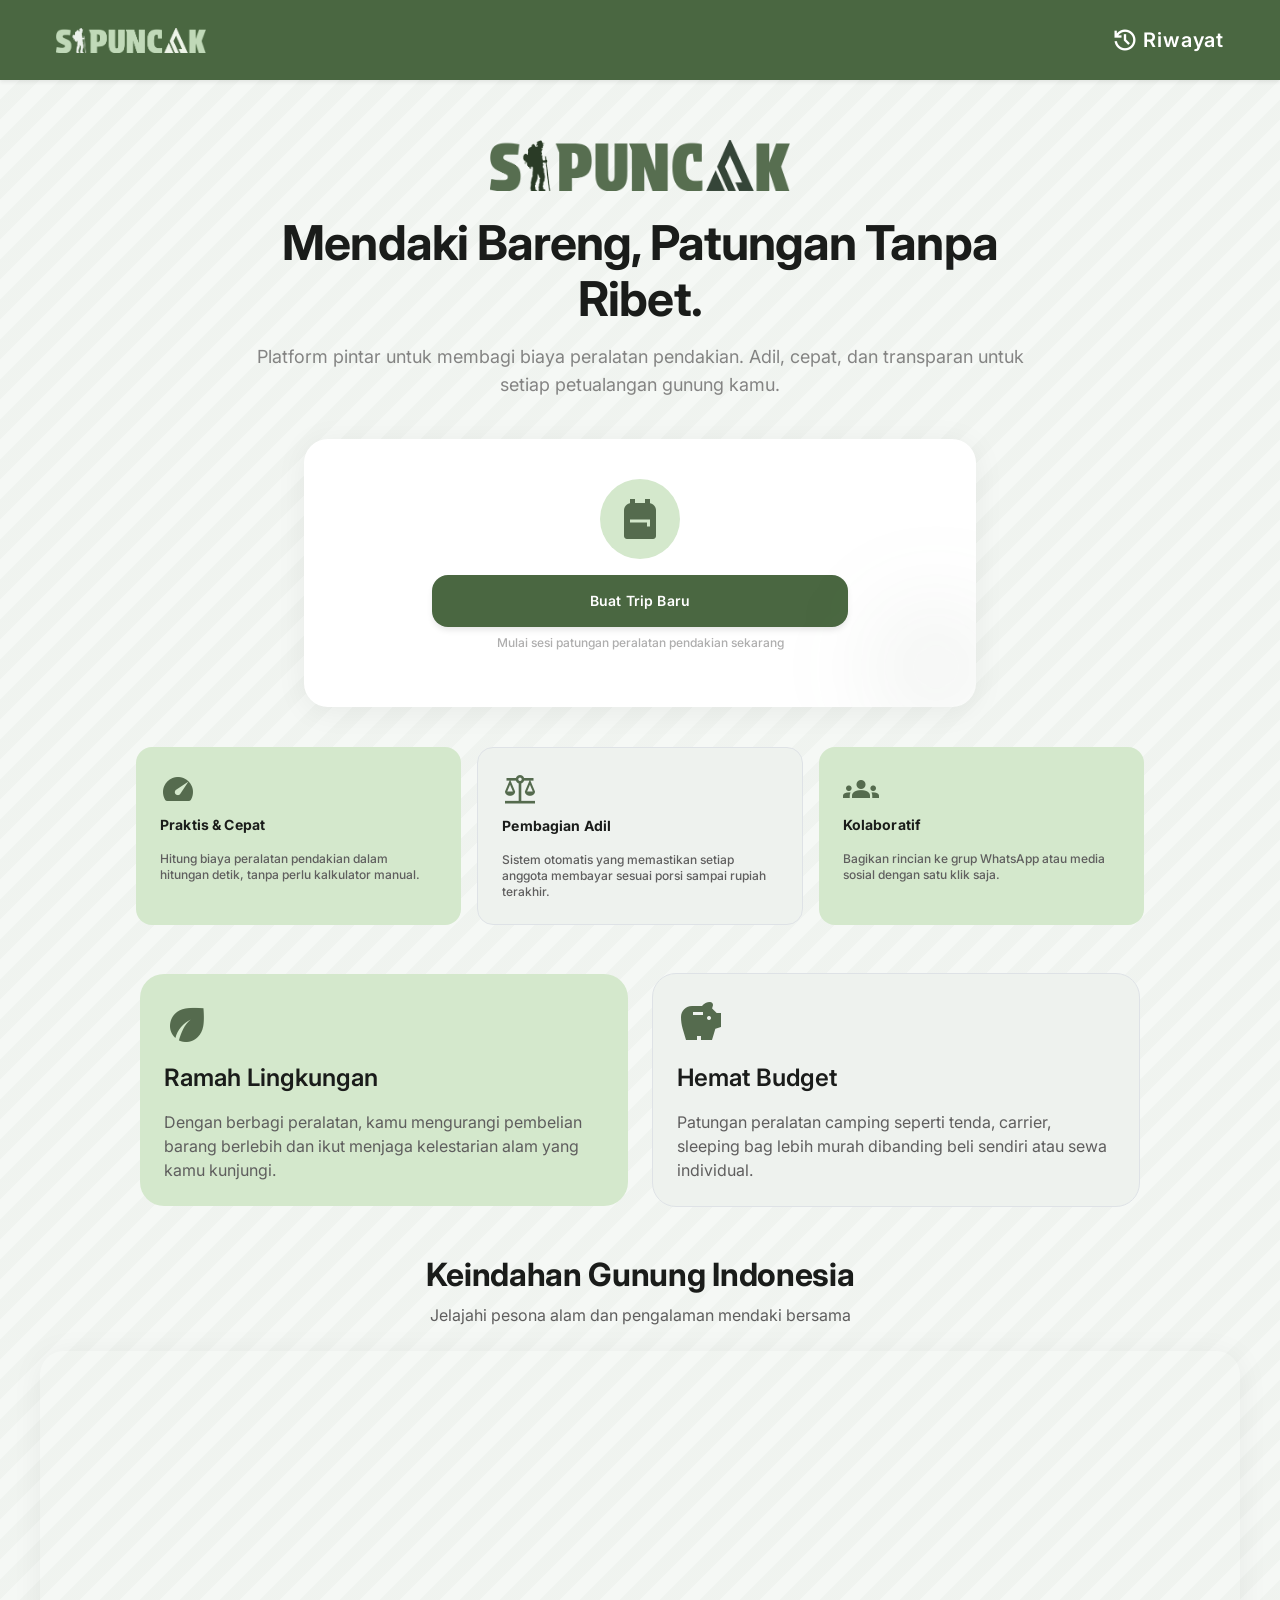
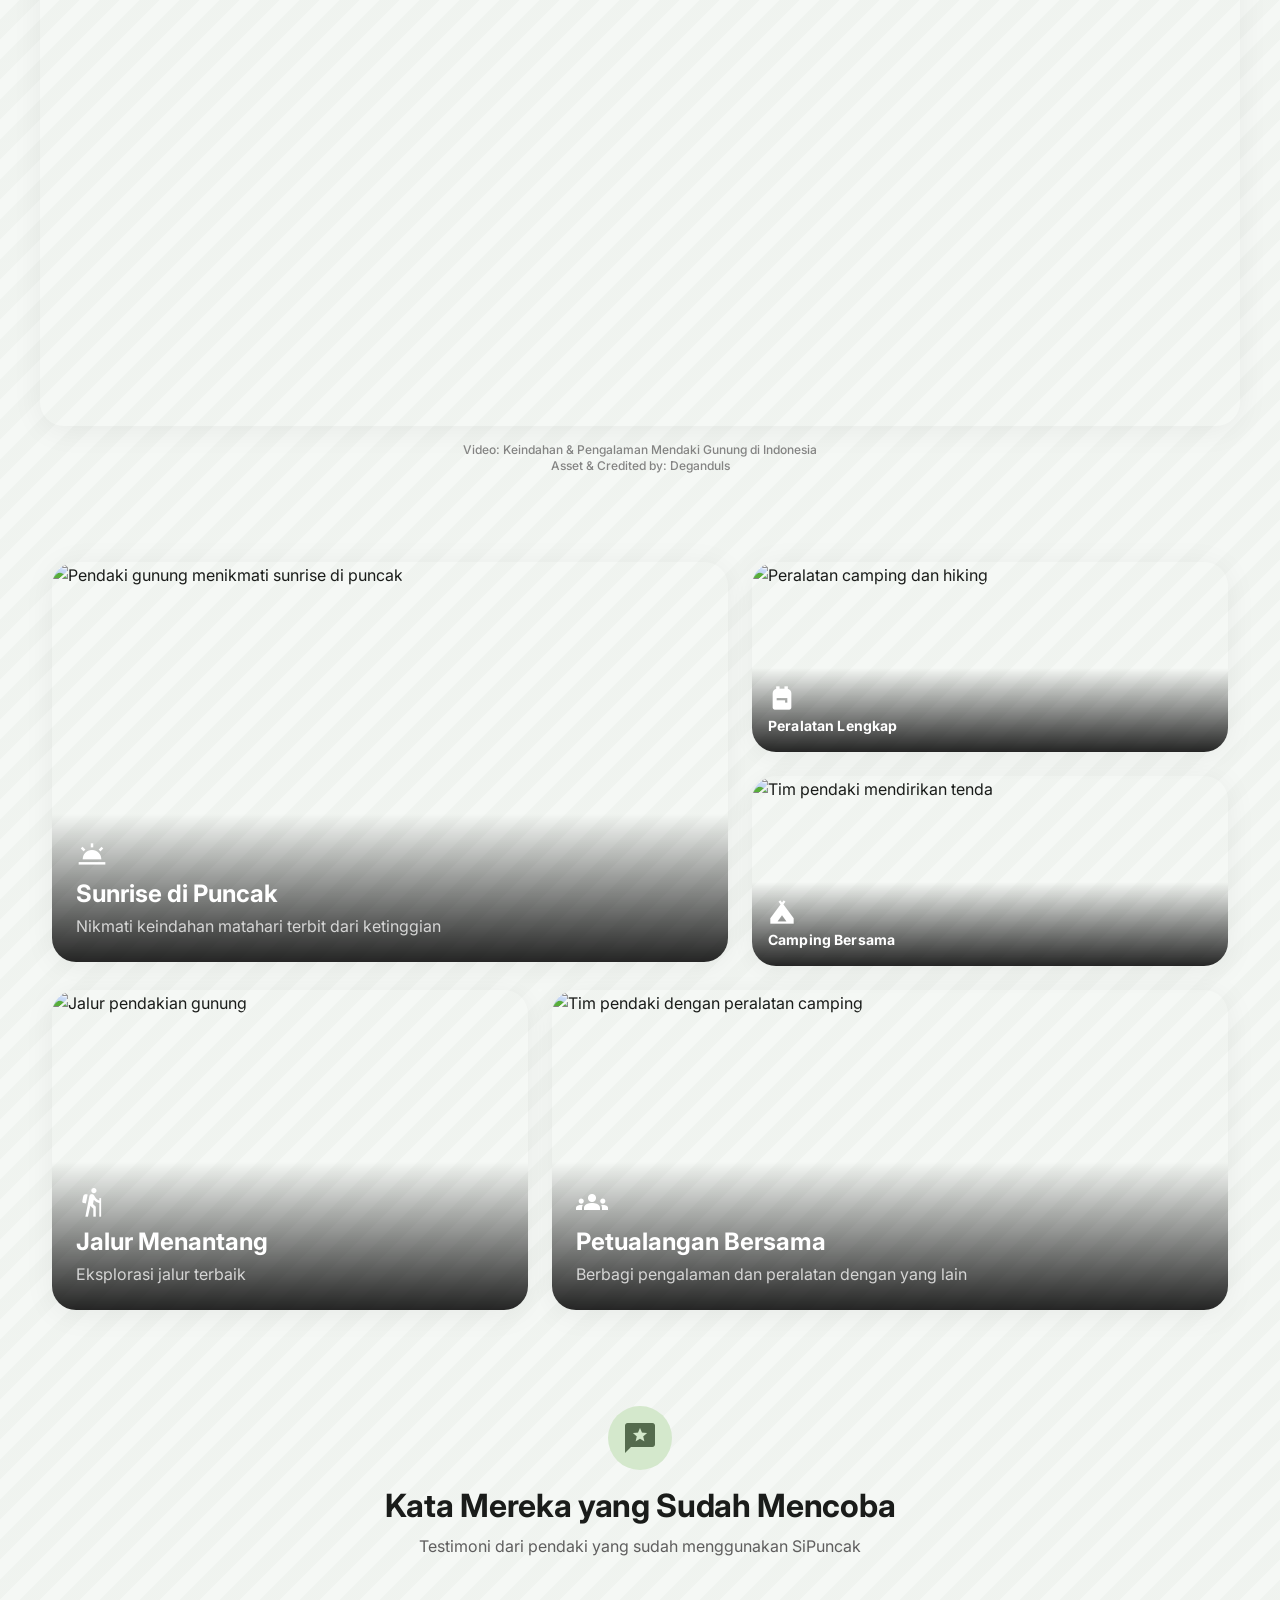
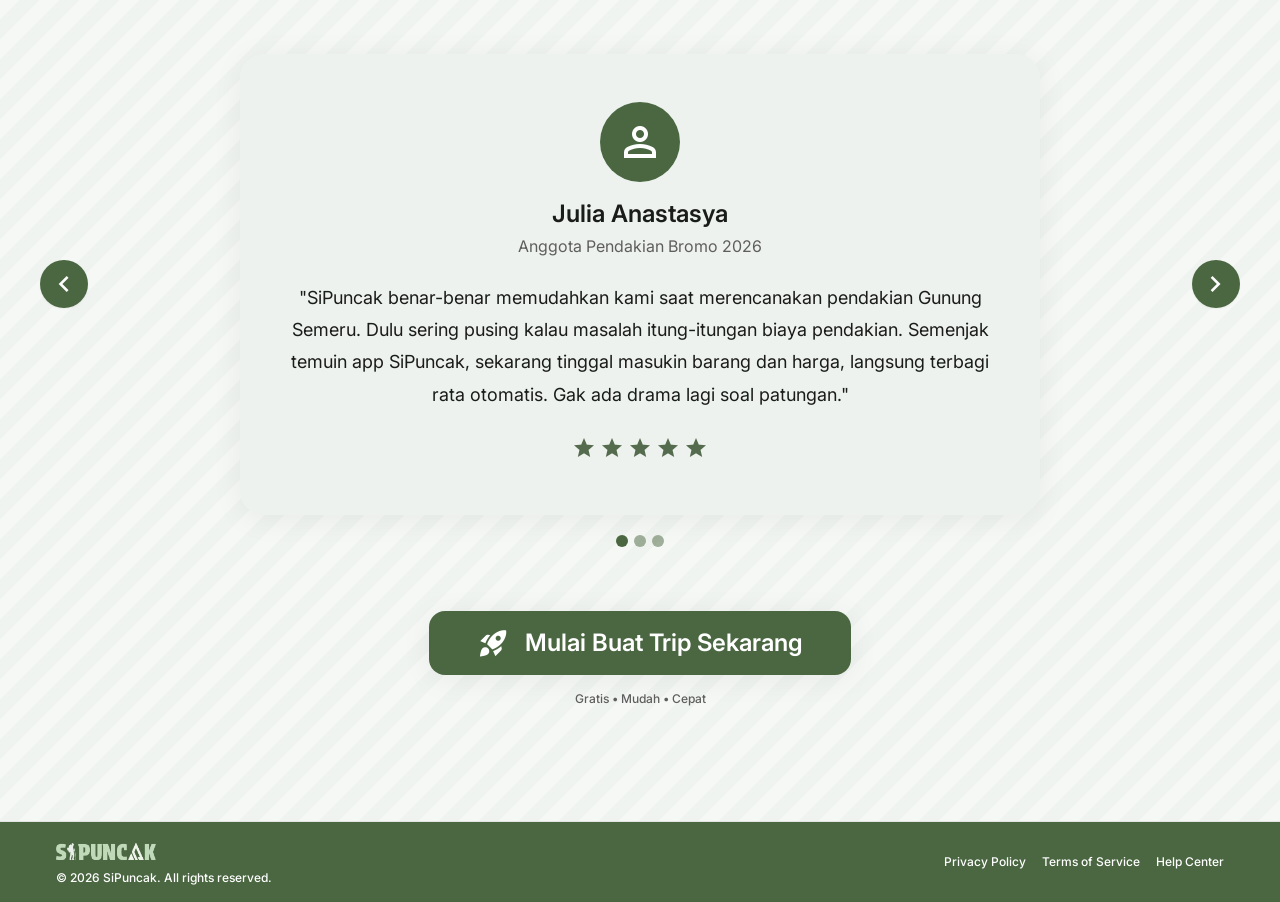
==== index.html @ 9ef0a6d8 "sementara" ====
<!DOCTYPE html>
<html lang="id">

<head>
    <meta charset="utf-8">
    <meta content="width=device-width, initial-scale=1.0" name="viewport">
    <title>SiPuncak - Home</title>
    <link href="https://cdn.jsdelivr.net/npm/bootstrap@5.3.3/dist/css/bootstrap.min.css" rel="stylesheet">
    <link href="https://fonts.googleapis.com/css2?family=Inter:wght@400;500;600;700&display=swap" rel="stylesheet">
    <link href="https://fonts.googleapis.com/css2?family=Material+Symbols+Outlined:wght,FILL@100..700,0..1&display=swap" rel="stylesheet">
    <link href="https://unpkg.com/aos@2.3.1/dist/aos.css" rel="stylesheet">
    <link rel="stylesheet" href="https://cdn.jsdelivr.net/npm/bootstrap-icons@1.13.1/font/bootstrap-icons.min.css">
    <link href="style.css" rel="stylesheet">
</head>

<body class="bg-surface text-on-surface d-flex flex-column min-vh-100 overflow-x-hidden">

    <header class="fixed-top bg-primary-container p-2 px-3 shadow-sm">
        <div class="container-fluid max-w-container mx-auto py-2 px-3" style="height: 64px;">
            <div class="d-flex justify-content-between align-items-center h-100">
                <div class="mt-2 mb-2">
                    <img src="logosipuncak.png" alt="logo SiPuncak" style="width: 150px;">
                </div>
                <nav class="d-flex align-items-center gap-3">
                    <a href="history.html" class="font-label-lg text-on-primary text-decoration-none d-flex align-items-center gap-1 hover-text">
                        <span class="material-symbols-outlined" style="font-size: 28px;">history</span>
                        <span>Riwayat</span>
                    </a>
                </nav>
            </div>
        </div>
    </header>

    <main class="flex-grow-1 d-flex flex-column align-items-center justify-content-center hero-gradient mountain-pattern px-4" style="padding-top: 100px; padding-bottom: 64px;">

        <div class="text-center mb-4" style="max-width: 768px; margin-top: 32px;" data-aos="fade-up" data-aos-duration="1000">
            <div class="mb-3">
                <img class="mt-2 mb-2" style="width: 300px;" src="sipuncak2.png">
            </div>
            <h1 class="font-display-lg text-on-surface mb-3">
                Mendaki Bareng, Patungan Tanpa Ribet.
            </h1>
            <p class="font-body-lg text-secondary-custom opacity-75">
                Platform pintar untuk membagi biaya peralatan pendakian. Adil, cepat, dan transparan untuk setiap petualangan gunung kamu.
            </p>
        </div>

        <div class="w-100 bg-white rounded-custom-lg shadow-custom-lg p-4 position-relative overflow-hidden mx-auto hover-lift" style="max-width: 672px;" data-aos="zoom-in" data-aos-duration="800" data-aos-delay="200">

            <div class="w-100 d-flex flex-column align-items-center justify-content-center p-3" style="max-width: 448px; margin: 0 auto;">
                <div class="mb-3 bg-primary-fixed p-3 rounded-circle text-primary-custom">
                    <span class="material-symbols-outlined" style="font-size: 48px; font-variation-settings: 'FILL' 1;">backpack</span>
                </div>
                <button onclick="window.location.href='createroom.html'" class="btn btn-primary-custom w-100 py-3 px-4 font-label-md rounded-custom shadow-custom-md">
                    Buat Trip Baru
                </button>
                <p class="mt-2 font-label-sm text-secondary-custom opacity-50">Mulai sesi patungan peralatan pendakian sekarang</p>
            </div>

            <div class="position-absolute rounded-circle" style="bottom: -24px; right: -24px; width: 128px; height: 128px; background-color: rgba(85, 107, 78, 0.08); filter: blur(48px);"></div>
        </div>

        <div class="row g-3 w-100 mt-4" style="max-width: 1024px;">
            <div class="col-12 col-md-4" data-aos="fade-right" data-aos-duration="800" data-aos-delay="300">
                <div class="p-4 bg-primary-fixed rounded-custom d-flex flex-column gap-2 hover-lift h-100">
                    <span class="material-symbols-outlined text-primary-custom" style="font-size: 36px; font-variation-settings: 'FILL' 1;">speed</span>
                    <h3 class="font-label-md text-on-surface fw-bold">Praktis & Cepat</h3>
                    <p class="font-label-sm text-secondary-custom mb-0">Hitung biaya peralatan pendakian dalam hitungan detik, tanpa perlu kalkulator manual.</p>
                </div>
            </div>
            <div class="col-12 col-md-4" data-aos="fade-up" data-aos-duration="800" data-aos-delay="400">
                <div class="p-4 bg-surface-container rounded-custom d-flex flex-column gap-2 hover-lift h-100 border">
                    <span class="material-symbols-outlined text-primary-custom" style="font-size: 36px; font-variation-settings: 'FILL' 1;">balance</span>
                    <h3 class="font-label-md text-on-surface fw-bold">Pembagian Adil</h3>
                    <p class="font-label-sm text-secondary-custom mb-0">Sistem otomatis yang memastikan setiap anggota membayar sesuai porsi sampai rupiah terakhir.</p>
                </div>
            </div>
            <div class="col-12 col-md-4" data-aos="fade-left" data-aos-duration="800" data-aos-delay="500">
                <div class="p-4 bg-primary-fixed rounded-custom d-flex flex-column gap-2 hover-lift h-100">
                    <span class="material-symbols-outlined text-primary-custom" style="font-size: 36px; font-variation-settings: 'FILL' 1;">groups</span>
                    <h3 class="font-label-md text-on-surface fw-bold">Kolaboratif</h3>
                    <p class="font-label-sm text-secondary-custom mb-0">Bagikan rincian ke grup WhatsApp atau media sosial dengan satu klik saja.</p>
                </div>
            </div>
        </div>

        <div class="row g-4 w-100 mt-4 align-items-center" style="max-width: 1024px;">
            <div class="col-12 col-md-6" data-aos="fade-right" data-aos-duration="800">
                <div class="p-4 bg-primary-fixed rounded-custom-lg hover-lift">
                    <span class="material-symbols-outlined text-primary-custom mb-3 d-block" style="font-size: 48px; font-variation-settings: 'FILL' 1;">eco</span>
                    <h3 class="font-headline-md text-on-surface mb-3">Ramah Lingkungan</h3>
                    <p class="font-body-md text-secondary-custom mb-0">
                        Dengan berbagi peralatan, kamu mengurangi pembelian barang berlebih dan ikut menjaga kelestarian alam yang kamu kunjungi.
                    </p>
                </div>
            </div>
            <div class="col-12 col-md-6" data-aos="fade-left" data-aos-duration="800">
                <div class="p-4 bg-surface-container rounded-custom-lg hover-lift border">
                    <span class="material-symbols-outlined text-primary-custom mb-3 d-block" style="font-size: 48px; font-variation-settings: 'FILL' 1;">savings</span>
                    <h3 class="font-headline-md text-on-surface mb-3">Hemat Budget</h3>
                    <p class="font-body-md text-secondary-custom mb-0">
                        Patungan peralatan camping seperti tenda, carrier, sleeping bag lebih murah dibanding beli sendiri atau sewa individual.
                    </p>
                </div>
            </div>
        </div>

        <div class="w-100 mt-5 position-relative" style="max-width: 1200px;" data-aos="fade-up" data-aos-duration="1000" data-aos-delay="600">
            <div class="text-center mb-4">
                <h2 class="font-headline-lg text-on-surface mb-2">Keindahan Gunung Indonesia</h2>
                <p class="font-body-md text-secondary-custom">Jelajahi pesona alam dan pengalaman mendaki bersama</p>
            </div>
            <div class="position-relative overflow-hidden rounded-custom-lg shadow-custom-lg" style="aspect-ratio: 16/9;">
                <iframe width="100%" height="100%" src="https://www.youtube.com/embed/379EEoRIbIs" title="YouTube video player" frameborder="0" allow="accelerometer; autoplay; clipboard-write; encrypted-media; gyroscope; picture-in-picture; web-share" referrerpolicy="strict-origin-when-cross-origin" allowfullscreen class="rounded-custom-lg"></iframe>
            </div>
            <p class="text-center font-label-sm text-secondary-custom mt-3 opacity-75">Video: Keindahan & Pengalaman Mendaki Gunung di Indonesia <br> Asset & Credited by: Deganduls</p>
        </div>

        <div class="row g-4 w-100 mt-5" style="max-width: 1200px;" data-aos="fade-up" data-aos-duration="1000">
            <div class="col-12 col-md-7">
                <div class="position-relative overflow-hidden rounded-custom-lg shadow-custom-lg hover-lift" style="height: 400px;">
                    <img alt="Pendaki gunung menikmati sunrise di puncak" class="w-100 h-100 rounded-custom-lg object-fit-cover hover-zoom" src="https://images.unsplash.com/photo-1506905925346-21bda4d32df4?w=1000&h=800&fit=crop&q=80">
                    <div class="position-absolute bottom-0 start-0 w-100 p-4" style="background: linear-gradient(to top, rgba(0,0,0,0.85), transparent);">
                        <span class="material-symbols-outlined text-white mb-2 d-block" style="font-size: 32px; font-variation-settings: 'FILL' 1;">wb_twilight</span>
                        <p class="text-white font-headline-md mb-1 fw-bold">Sunrise di Puncak</p>
                        <p class="text-white font-body-md mb-0 opacity-75">Nikmati keindahan matahari terbit dari ketinggian</p>
                    </div>
                </div>
            </div>
            <div class="col-12 col-md-5">
                <div class="d-flex flex-column gap-4 h-100">
                    <div class="position-relative overflow-hidden rounded-custom-lg shadow-custom-lg hover-lift" style="height: 190px;">
                        <img alt="Peralatan camping dan hiking" class="w-100 h-100 rounded-custom-lg object-fit-cover hover-zoom" src="https://images.unsplash.com/photo-1478131143081-80f7f84ca84d?w=600&h=400&fit=crop&q=80">
                        <div class="position-absolute bottom-0 start-0 w-100 p-3" style="background: linear-gradient(to top, rgba(0,0,0,0.85), transparent);">
                            <span class="material-symbols-outlined text-white mb-1 d-block" style="font-size: 28px; font-variation-settings: 'FILL' 1;">backpack</span>
                            <p class="text-white font-label-md mb-0 fw-bold">Peralatan Lengkap</p>
                        </div>
                    </div>
                    <div class="position-relative overflow-hidden rounded-custom-lg shadow-custom-lg hover-lift" style="height: 190px;">
                        <img alt="Tim pendaki mendirikan tenda" class="w-100 h-100 rounded-custom-lg object-fit-cover hover-zoom" src="https://images.unsplash.com/photo-1504280390367-361c6d9f38f4?w=600&h=400&fit=crop&q=80">
                        <div class="position-absolute bottom-0 start-0 w-100 p-3" style="background: linear-gradient(to top, rgba(0,0,0,0.85), transparent);">
                            <span class="material-symbols-outlined text-white mb-1 d-block" style="font-size: 28px; font-variation-settings: 'FILL' 1;">camping</span>
                            <p class="text-white font-label-md mb-0 fw-bold">Camping Bersama</p>
                        </div>
                    </div>
                </div>
            </div>
            <div class="col-12 col-md-5">
                <div class="position-relative overflow-hidden rounded-custom-lg shadow-custom-lg hover-lift" style="height: 320px;">
                    <img alt="Jalur pendakian gunung" class="w-100 h-100 rounded-custom-lg object-fit-cover hover-zoom" src="https://images.unsplash.com/photo-1519904981063-b0cf448d479e?w=600&h=700&fit=crop&q=80">
                    <div class="position-absolute bottom-0 start-0 w-100 p-4" style="background: linear-gradient(to top, rgba(0,0,0,0.85), transparent);">
                        <span class="material-symbols-outlined text-white mb-2 d-block" style="font-size: 32px; font-variation-settings: 'FILL' 1;">hiking</span>
                        <p class="text-white font-headline-md mb-1 fw-bold">Jalur Menantang</p>
                        <p class="text-white font-body-md mb-0 opacity-75">Eksplorasi jalur terbaik</p>
                    </div>
                </div>
            </div>
            <div class="col-12 col-md-7">
                <div class="position-relative overflow-hidden rounded-custom-lg shadow-custom-lg hover-lift" style="height: 320px;">
                    <img alt="Tim pendaki dengan peralatan camping" class="w-100 h-100 rounded-custom-lg object-fit-cover hover-zoom" src="https://images.unsplash.com/photo-1551632811-561732d1e306?w=1000&h=700&fit=crop&q=80">
                    <div class="position-absolute bottom-0 start-0 w-100 p-4" style="background: linear-gradient(to top, rgba(0,0,0,0.85), transparent);">
                        <span class="material-symbols-outlined text-white mb-2 d-block" style="font-size: 32px; font-variation-settings: 'FILL' 1;">groups</span>
                        <p class="text-white font-headline-md mb-1 fw-bold">Petualangan Bersama</p>
                        <p class="text-white font-body-md mb-0 opacity-75">Berbagi pengalaman dan peralatan dengan yang lain</p>
                    </div>
                </div>
            </div>
        </div>

        

        <div class="w-100 mt-5 py-5" style="max-width: 1200px;" data-aos="fade-up" data-aos-duration="1000">
            <div class="text-center mb-5">
                <div class="d-inline-flex align-items-center justify-content-center bg-primary-fixed rounded-circle mb-3" style="width: 64px; height: 64px;">
                    <span class="material-symbols-outlined text-primary-custom" style="font-size: 36px; font-variation-settings: 'FILL' 1;">reviews</span>
                </div>
                <h2 class="font-headline-lg text-on-surface mb-2">Kata Mereka yang Sudah Mencoba</h2>
                <p class="font-body-md text-secondary-custom">Testimoni dari pendaki yang sudah menggunakan SiPuncak</p>
            </div>

            <div id="testimonialCarousel" class="carousel slide" data-bs-ride="carousel">
                <div class="carousel-indicators">
                    <button type="button" data-bs-target="#testimonialCarousel" data-bs-slide-to="0" class="active" aria-current="true" aria-label="Slide 1"></button>
                    <button type="button" data-bs-target="#testimonialCarousel" data-bs-slide-to="1" aria-label="Slide 2"></button>
                    <button type="button" data-bs-target="#testimonialCarousel" data-bs-slide-to="2" aria-label="Slide 3"></button>
                </div>
                <div class="carousel-inner py-5">
                    <div class="carousel-item active hover-zoom-2">
                        <div class="bg-surface-container rounded-custom-lg shadow-custom-lg p-5 mx-auto" style="max-width: 800px;">
                            <div class="text-center mb-4">
                                <div class="d-inline-flex align-items-center justify-content-center bg-primary-container rounded-circle mb-3" style="width: 80px; height: 80px;">
                                    <span class="material-symbols-outlined text-white" style="font-size: 48px;">person</span>
                                </div>
                                <h4 class="font-headline-md text-on-surface mb-1">Julia Anastasya</h4>
                                <p class="font-body-md text-secondary-custom mb-0">Anggota Pendakian Bromo 2026</p>
                            </div>
                            <div class="text-center">
                                <p class="font-body-lg text-on-surface mb-4" style="line-height: 1.8;">
                                    "SiPuncak benar-benar memudahkan kami saat merencanakan pendakian Gunung Semeru. Dulu sering pusing kalau masalah itung-itungan biaya pendakian. Semenjak temuin app SiPuncak, sekarang tinggal masukin barang dan harga, langsung terbagi rata otomatis. Gak ada drama lagi soal patungan."
                                </p>
                                <div class="d-flex justify-content-center gap-1 mb-2">
                                    <span class="material-symbols-outlined text-primary-custom" style="font-size: 24px; font-variation-settings: 'FILL' 1;">star</span>
                                    <span class="material-symbols-outlined text-primary-custom" style="font-size: 24px; font-variation-settings: 'FILL' 1;">star</span>
                                    <span class="material-symbols-outlined text-primary-custom" style="font-size: 24px; font-variation-settings: 'FILL' 1;">star</span>
                                    <span class="material-symbols-outlined text-primary-custom" style="font-size: 24px; font-variation-settings: 'FILL' 1;">star</span>
                                    <span class="material-symbols-outlined text-primary-custom" style="font-size: 24px; font-variation-settings: 'FILL' 1;">star</span>
                                </div>
                            </div>
                        </div>
                    </div>
                    <div class="carousel-item hover-zoom-2">
                        <div class="bg-surface-container rounded-custom-lg shadow-custom-lg p-5 mx-auto" style="max-width: 800px;">
                            <div class="text-center mb-4">
                                <div class="d-inline-flex align-items-center justify-content-center bg-primary-container rounded-circle mb-3" style="width: 80px; height: 80px;">
                                    <span class="material-symbols-outlined text-white" style="font-size: 48px;">person</span>
                                </div>
                                <h4 class="font-headline-md text-on-surface mb-1">Nurul Aulia</h4>
                                <p class="font-body-md text-secondary-custom mb-0">Anggota Komunitas Pendaki Wanita</p>
                            </div>
                            <div class="text-center">
                                <p class="font-body-lg text-on-surface mb-4" style="line-height: 1.8;">
                                    "Sebagai mahasiswa yang hobi hiking, SiPuncak jadi solusi banget buat patungan peralatan camping sama temen-temen. Pembagian biayanya sangat jelas, jadi semua yang ikut patungan tahu persis mereka bayar untuk apa dan berapa. Best pokonya deh!!!"
                                </p>
                                <div class="d-flex justify-content-center gap-1 mb-2">
                                    <span class="material-symbols-outlined text-primary-custom" style="font-size: 24px; font-variation-settings: 'FILL' 1;">star</span>
                                    <span class="material-symbols-outlined text-primary-custom" style="font-size: 24px; font-variation-settings: 'FILL' 1;">star</span>
                                    <span class="material-symbols-outlined text-primary-custom" style="font-size: 24px; font-variation-settings: 'FILL' 1;">star</span>
                                    <span class="material-symbols-outlined text-primary-custom" style="font-size: 24px; font-variation-settings: 'FILL' 1;">star</span>
                                    <span class="material-symbols-outlined text-primary-custom" style="font-size: 24px; font-variation-settings: 'FILL' 1;">star</span>
                                </div>
                            </div>
                        </div>
                    </div>
                    <div class="carousel-item hover-zoom-2">
                        <div class="bg-surface-container rounded-custom-lg shadow-custom-lg p-5 mx-auto" style="max-width: 800px;">
                            <div class="text-center mb-4">
                                <div class="d-inline-flex align-items-center justify-content-center bg-primary-container rounded-circle mb-3" style="width: 80px; height: 80px;">
                                    <span class="material-symbols-outlined text-white" style="font-size: 48px;">person</span>
                                </div>
                                <h4 class="font-headline-md text-on-surface mb-1">Beni Pratama</h4>
                                <p class="font-body-md text-secondary-custom mb-0">Koordinator Trip Rinjani Adventure</p>
                            </div>
                            <div class="text-center">
                                <p class="font-body-lg text-on-surface mb-4" style="line-height: 1.8;">
                                    "Rincian pembayaran yang bisa langsung dishare ke WhatsApp itu yang bikin aku suka banget! grup aku yang 15 orang jadi lebih gampang koordinasinya. Semua data tersimpan rapi di riwayat, kapan pun bisa dicek lagi. Siapapun yang bikin ini aplikasi, Thank you so much!!"
                                </p>
                                <div class="d-flex justify-content-center gap-1 mb-2">
                                    <span class="material-symbols-outlined text-primary-custom" style="font-size: 24px; font-variation-settings: 'FILL' 1;">star</span>
                                    <span class="material-symbols-outlined text-primary-custom" style="font-size: 24px; font-variation-settings: 'FILL' 1;">star</span>
                                    <span class="material-symbols-outlined text-primary-custom" style="font-size: 24px; font-variation-settings: 'FILL' 1;">star</span>
                                    <span class="material-symbols-outlined text-primary-custom" style="font-size: 24px; font-variation-settings: 'FILL' 1;">star</span>
                                    <span class="material-symbols-outlined text-primary-custom" style="font-size: 24px; font-variation-settings: 'FILL' 1;">star</span>
                                </div>
                            </div>
                        </div>
                    </div>
                </div>
                <button class="carousel-control-prev" type="button" data-bs-target="#testimonialCarousel" data-bs-slide="prev">
                    <div class="bg-primary-container rounded-circle p-2 shadow-custom" style="width: 48px; height: 48px;">
                        <span class="material-symbols-outlined text-white" style="font-size: 32px;">chevron_left</span>
                    </div>
                    <span class="visually-hidden">Previous</span>
                </button>
                <button class="carousel-control-next" type="button" data-bs-target="#testimonialCarousel" data-bs-slide="next">
                    <div class="bg-primary-container rounded-circle p-2 shadow-custom" style="width: 48px; height: 48px;">
                        <span class="material-symbols-outlined text-white" style="font-size: 32px;">chevron_right</span>
                    </div>
                    <span class="visually-hidden">Next</span>
                </button>
            </div>

            <div class="text-center mt-5" data-aos="fade-up" data-aos-duration="800">
                <div class="d-inline-block">
                    <button onclick="window.location.href='createroom.html'" class="btn btn-primary-custom py-3 px-5 rounded-custom font-headline-md shadow-custom-lg d-flex align-items-center gap-3 hover-zoom-2">
                        <span class="material-symbols-outlined" style="font-size: 32px; font-variation-settings: 'FILL' 1;">rocket_launch</span>
                        <span>Mulai Buat Trip Sekarang</span>
                    </button>
                    <p class="font-label-sm text-secondary-custom mt-3 mb-0">Gratis • Mudah • Cepat</p>
                </div>
            </div>
        </div>
    </main>

    <footer class="bg-primary-container border-top border-surface-variant px-3">
        <div class="container-fluid max-w-container mx-auto py-3 px-3">
            <div class="row g-3 align-items-center">
                <div class="col-12 col-md-6 text-center text-md-start">
                    <div class="mb-2">
                        <img src="logosipuncak.png" alt="logo SiPuncak" style="width: 100px;">
                    </div>
                    <p class="font-label-sm text-on-primary mb-0">© 2026 SiPuncak. All rights reserved.</p>
                </div>
                <div class="col-12 col-md-6">
                    <div class="d-flex justify-content-center justify-content-md-end gap-3">
                        <a class="font-label-sm text-on-primary text-decoration-none hover-text" href="#">Privacy Policy</a>
                        <a class="font-label-sm text-on-primary text-decoration-none hover-text" href="#">Terms of Service</a>
                        <a class="font-label-sm text-on-primary text-decoration-none hover-text" href="#">Help Center</a>
                    </div>
                </div>
            </div>
        </div>
    </footer>

    <script src="https://cdn.jsdelivr.net/npm/bootstrap@5.3.3/dist/js/bootstrap.bundle.min.js"></script>
    <script src="https://unpkg.com/aos@2.3.1/dist/aos.js"></script>
    <script>
        AOS.init({
            once: true,
            offset: 100
        });
    </script>

    <script>
        function joinRoom() {
            const code = document.getElementById("roomCode").value.trim();

            if (code === "") {
                alert("Masukkan kode room dulu");
                return;
            }

            let roomData = JSON.parse(localStorage.getItem("roomData"));

            if (!roomData) {
                roomData = {
                    users: []
                };
            }

            roomData.joinCode = code;
            roomData.users.push("Guest");

            localStorage.setItem("roomData", JSON.stringify(roomData));

            window.location.href = "room.html";
        }
    </script>

</body>

</html>
---- style.css ----
:root {
    --color-tertiary-fixed-dim: #c5c6c8;
    --color-inverse-on-surface: #f0f1f1;
    --color-secondary: #5f5e5e;
    --color-surface-dim: #d8e3d8;
    --color-secondary-fixed: #e8ede8;
    --color-primary-container: #4a6741;
    --color-secondary-fixed-dim: #c8cec8;
    --color-on-surface: #1a1c1a;
    --color-on-primary: #ffffff;
    --color-surface-tint: #556b4e;
    --color-tertiary-fixed: #e1e2e4;
    --color-surface-variant: #e2e5e2;
    --color-primary: #556b4e;
    --color-on-background: #1a1c1a;
    --color-on-tertiary-container: #343739;
    --color-error: #ba1a1a;
    --color-secondary-container: #d8e3d8;
    --color-tertiary: #5c5f60;
    --color-background: #f5f8f5;
    --color-outline: #6b7c63;
    --color-on-primary-fixed-variant: #3d5237;
    --color-on-primary-fixed: #1e2b1a;
    --color-on-secondary-container: #4a5447;
    --color-surface-container: #eef2ee;
    --color-on-secondary-fixed: #1c1f1c;
    --color-tertiary-container: #9ea0a2;
    --color-on-tertiary-fixed: #191c1e;
    --color-on-secondary-fixed-variant: #474946;
    --color-on-primary-container: #2d3e28;
    --color-primary-fixed: #d4e8cc;
    --color-outline-variant: #c0d0b8;
    --color-on-surface-variant: #3d4a37;
    --color-on-error-container: #c0000d;
    --color-surface-bright: #f5f8f5;
    --color-error-container: #ffdad6;
    --color-inverse-surface: #2f312f;
    --color-primary-fixed-dim: #b8ccb1;
    --color-on-tertiary-fixed-variant: #444749;
    --color-surface: #f5f8f5;
    --color-inverse-primary: #b8ccb1;
    --color-army-green: #556b4e;
    --color-army-green-dark: #3d5237;
    --color-army-green-light: #6b8462;
    --color-mountain-accent: #8b9d84;
}

body {
    font-family: 'Inter', sans-serif;
    background-color: var(--color-surface);
    color: var(--color-on-surface);
}

.material-symbols-outlined {
    font-variation-settings: 'FILL' 0, 'wght' 400, 'GRAD' 0, 'opsz' 24;
    vertical-align: middle;
}

.bg-surface {
    background-color: var(--color-surface) !important;
}

.bg-surface-container {
    background-color: var(--color-surface-container) !important;
}

.bg-primary-container {
    background-color: var(--color-primary-container) !important;
}

.bg-primary-fixed {
    background-color: var(--color-primary-fixed) !important;
}

.bg-secondary-container {
    background-color: var(--color-secondary-container) !important;
}

.text-primary-custom {
    color: var(--color-primary) !important;
}

.text-on-primary {
    color: var(--color-on-primary) !important;
}

.text-on-primary-container {
    color: var(--color-on-primary-container) !important;
}

.text-secondary-custom {
    color: var(--color-secondary) !important;
}

.text-on-surface {
    color: var(--color-on-surface) !important;
}

.text-tertiary {
    color: var(--color-tertiary) !important;
}

.border-surface-variant {
    border-color: var(--color-surface-variant) !important;
}

.border-outline-variant {
    border-color: var(--color-outline-variant) !important;
}

.form-control:focus,
.form-select:focus {
    border-color: var(--color-primary);
    box-shadow: 0 0 0 0.2rem rgba(153, 71, 0, 0.25);
}

.btn-primary-custom {
    background-color: var(--color-primary-container);
    color: var(--color-on-primary);
    border: none;
}

.btn-primary-custom:hover {
    background-color: var(--color-inverse-primary);
    opacity: 0.9;
}

.btn-primary-custom:active {
    transform: scale(0.98);
}

.outline-danger {
    border: 1px solid var(--color-on-error-container) !important;
    color: var(--color-error) !important; 
    background-color: var(--color-on-primary) !important; 
}

.outline-danger:hover {
    color: var(--color-on-primary) !important;
    background-color: var(--color-on-error-container) !important;
    border: 1px solid var(--color-on-error-container) !important;
}

.rounded-custom {
    border-radius: 1rem !important;
}

.rounded-custom-lg {
    border-radius: 1.5rem !important;
}

.shadow-custom {
    box-shadow: 0 1px 2px rgba(0, 0, 0, 0.05) !important;
}

.shadow-custom:hover {
    background-color: var(--color-army-green) !important;
    color: white !important; 
}

.shadow-custom-2 {
    transition: 0.2s ease;
}

.shadow-custom-2:hover {
    background-color: var(--color-secondary-container) !important;
    color: var(--color-army-green-dark) !important;
    box-shadow: 0 0 10px var(--color-army-green-dark);
}

.shadow-custom-md {
    box-shadow: 0 4px 6px -1px rgba(0, 0, 0, 0.1) !important;
}

.shadow-custom-lg {
    box-shadow: 0px 4px 32px rgba(0, 0, 0, 0.06) !important;
    transition: 0.2s ease;
}

.shadow-custom-lg:hover {
    box-shadow: 0px 8px 40px rgba(0, 0, 0, 0.06) !important;
}

.font-headline-lg {
    font-size: 32px;
    line-height: 40px;
    letter-spacing: -0.01em;
    font-weight: 700;
}

.font-headline-md {
    font-size: 24px;
    line-height: 32px;
    font-weight: 600;
}

.font-body-lg {
    font-size: 18px;
    line-height: 28px;
    font-weight: 400;
}

.font-body-md {
    font-size: 16px;
    line-height: 24px;
    font-weight: 400;
}

.font-label-lg {
    font-size: 20px;
    line-height: 36px;
    letter-spacing: 0.04em;
    font-weight: 600;
}

.font-label-md {
    font-size: 14px;
    line-height: 20px;
    letter-spacing: 0.01em;
    font-weight: 600;
}

.font-label-sm {
    font-size: 12px;
    line-height: 16px;
    font-weight: 500;
}

.font-display-lg {
    font-size: 48px;
    line-height: 56px;
    letter-spacing: -0.02em;
    font-weight: 700;
}

.max-w-container {
    max-width: 1200px;
}

.glass-card {
    background: rgba(255, 255, 255, 0.95);
    backdrop-filter: blur(8px);
}

.hero-gradient {
    background: linear-gradient(135deg, rgba(85, 107, 78, 0.08) 0%, rgba(107, 132, 98, 0.05) 50%, rgba(245, 248, 245, 0) 100%);
}

.mountain-pattern {
    background-image: linear-gradient(135deg, transparent 25%, rgba(85, 107, 78, 0.03) 25%, rgba(85, 107, 78, 0.03) 50%, transparent 50%, transparent 75%, rgba(85, 107, 78, 0.03) 75%);
    background-size: 40px 40px;
}

@keyframes float {
    0%, 100% { transform: translateY(0px); }
    50% { transform: translateY(-20px); }
}

@keyframes slideInRight {
    from {
        opacity: 0;
        transform: translateX(30px);
    }
    to {
        opacity: 1;
        transform: translateX(0);
    }
}

.slide-in-right {
    animation: slideInRight 0.6s ease-out;
}

@keyframes fadeInUp {
    from {
        opacity: 0;
        transform: translateY(20px);
    }
    to {
        opacity: 1;
        transform: translateY(0);
    }
}

.fade-in-up {
    animation: fadeInUp 0.8s ease-out;
}

.hover-text {
    transition: text-shadow 0.2s ease;
}

.hover-text:hover {
    text-shadow: 0 0 8px var(--color-on-primary);
}

.hover-text-2 {
    transition: text-shadow 0.2s ease;
}

.hover-text-2:hover {
    text-shadow: 0 0 2px var(--color-on-primary);
}

.hover-zoom {
    transition: transform 0.3s ease;
}

.hover-zoom:hover {
    transform: scale(1.08);
}

.hover-zoom-2 {
    transition: transform 0.15s ease;
}

.hover-zoom-2:hover {
    transform: scale(1.05);
}

.hover-lift {
    transition: transform 0.3s ease, box-shadow 0.3s ease;
}

.hover-lift:hover {
    transform: translateY(-5px);
    box-shadow: 0 8px 16px rgba(85, 107, 78, 0.15);
}

.cursor-pointer {
    cursor: pointer;
}

.receipt-edge {
    background-image: radial-gradient(circle, transparent, transparent 50%, #ffffff 50%, #ffffff 100%);
    background-size: 20px 20px;
    background-position: bottom left;
    background-repeat: repeat-x;
}

.receipt-dashed-line {
    border-top: 2px dashed #e2e2e2;
}

.active-pill {
    background-color: var(--color-primary-container) !important;
    color: white;
    border: none !important;
}

.no-scrollbar::-webkit-scrollbar {
    display: none;
}

.no-scrollbar {
    -ms-overflow-style: none;
    scrollbar-width: none;
}

.btn-active:active {
    transform: scale(0.95);
    transition: transform 0.15s ease;
}

.card-shadow {
    box-shadow: 0px 1px 2px rgba(0, 0, 0, 0.05);
}

.floating-shadow {
    box-shadow: 0px 4px 6px -1px rgba(0, 0, 0, 0.1);
}

.carousel-control-prev,
.carousel-control-next {
    width: auto;
    opacity: 1;
}

.carousel-control-prev:hover > div,
.carousel-control-next:hover > div {
    background-color: var(--color-primary);
    transform: scale(1.1);
    transition: all 0.3s ease;
}

.carousel-indicators [data-bs-target] {
    width: 12px;
    height: 12px;
    border-radius: 50%;
    background-color: var(--color-primary-container);
    opacity: 0.5;
    border: none;
}

.carousel-indicators .active {
    opacity: 1;
    background-color: var(--color-primary-container);
}

.carousel-item {
    transition: transform 0.6s ease-in-out;
}

.split-toggle-btn {
    display: flex;
    align-items: center;
    justify-content: center;
    gap: 2px;
    background-color: var(--color-surface-container);
    border: 2px solid var(--color-surface-variant);
    border-radius: 999px;
    padding: 4px 6px;
    cursor: pointer;
    transition: all 0.25s ease;
    white-space: nowrap;
    min-width: 72px;
    height: 38px;
    position: relative;
    overflow: hidden;
    user-select: none;
}

.split-toggle-btn .split-icon {
    display: flex;
    align-items: center;
    justify-content: center;
    border-radius: 999px;
    padding: 3px;
    transition: all 0.25s ease;
}

.split-toggle-btn .split-icon-group {
    background-color: var(--color-primary-container);
    color: white;
}

.split-toggle-btn .split-icon-solo {
    background-color: transparent;
    color: var(--color-secondary);
}

.split-toggle-btn.solo-mode .split-icon-group {
    background-color: transparent;
    color: var(--color-secondary);
}

.split-toggle-btn.solo-mode .split-icon-solo {
    background-color: var(--color-secondary-container);
    color: var(--color-army-green-dark);
}

.split-toggle-btn:hover {
    border-color: var(--color-primary);
    box-shadow: 0 0 0 3px rgba(85, 107, 78, 0.12);
}

.split-toggle-btn:active {
    transform: scale(0.96);
}

.badge-rame {
    background-color: var(--color-primary-fixed);
    color: var(--color-army-green-dark);
    border: 1px solid var(--color-outline-variant);
    font-size: 11px;
    padding: 2px 8px;
    border-radius: 999px;
    font-weight: 600;
    letter-spacing: 0.02em;
    display: inline-flex;
    align-items: center;
    gap: 3px;
}

.badge-sendiri {
    background-color: var(--color-secondary-fixed);
    color: var(--color-army-green-dark);
    border: 1px solid var(--color-outline-variant);
    font-size: 11px;
    padding: 2px 8px;
    border-radius: 999px;
    font-weight: 600;
    letter-spacing: 0.02em;
    display: inline-flex;
    align-items: center;
    gap: 3px;
}

.room-input-card {
    display: none;
    flex-direction: column;
    gap: 10px;
    background: white;
    border-radius: 1rem;
    padding: 16px;
}

.room-input-card .input-row {
    display: flex;
    gap: 8px;
    align-items: center;
}

@media (max-width: 575.98px) {
    .font-display-lg {
        font-size: clamp(28px, 8vw, 48px);
        line-height: 1.2;
    }

    .font-headline-lg {
        font-size: clamp(20px, 6vw, 32px);
        line-height: 1.25;
    }

    .font-headline-md {
        font-size: clamp(16px, 5vw, 24px);
        line-height: 1.3;
    }

    .font-body-lg {
        font-size: clamp(14px, 4vw, 18px);
        line-height: 1.6;
    }

    .font-body-md {
        font-size: clamp(13px, 3.5vw, 16px);
        line-height: 1.5;
    }

    .font-label-md {
        font-size: clamp(12px, 3vw, 14px);
    }

    .font-label-sm {
        font-size: clamp(10px, 2.5vw, 12px);
    }

    .room-table-wrapper {
        display: none !important;
    }

    .room-input-card {
        display: flex;
    }

    .item-card-mobile {
        flex-direction: column !important;
        align-items: flex-start !important;
    }

    .item-card-mobile .item-delete-btn {
        align-self: flex-end;
        margin-top: -30px;
    }

    .nota-main {
        padding-left: 12px !important;
        padding-right: 12px !important;
    }

    .room-header-title {
        font-size: clamp(18px, 5vw, 32px) !important;
    }

    .add-member-label {
        display: none;
    }


    .room-aside {
        border-top: 1px solid var(--color-surface-variant);
        border-left: none !important;
    }
}

@media (min-width: 576px) and (max-width: 991.98px) {
    .font-display-lg {
        font-size: clamp(34px, 6vw, 48px);
    }

    .font-headline-lg {
        font-size: clamp(24px, 5vw, 32px);
    }

    .font-headline-md {
        font-size: clamp(18px, 4vw, 24px);
    }

    .room-table-wrapper {
        display: none !important;
    }

    .room-input-card {
        display: flex;
    }

    .room-aside {
        border-top: 1px solid var(--color-surface-variant);
        border-left: none !important;
    }
}

.room-main-layout {
    flex-direction: column !important;
}

@media (min-width: 992px) {
    .room-main-layout {
        flex-direction: row !important;
    }

    .room-table-wrapper {
        display: block !important;
    }

    .room-input-card {
        display: none !important;
    }
}

@media (max-width: 575.98px) {
    .nota-receipt-card {
        margin-left: 0 !important;
        margin-right: 0 !important;
    }
}

@media (max-width: 575.98px) {
    .history-card-row {
        flex-direction: column !important;
        gap: 12px !important;
    }

    .history-card-actions {
        display: flex;
        justify-content: flex-end;
    }
}

@media (max-width: 575.98px) {
    .hero-cta-box {
        padding: 16px !important;
    }

    .feature-grid .col-12 {
        margin-bottom: 0;
    }
}

.min-w-0 {
    min-width: 0;
}

.text-truncate-2 {
    display: -webkit-box;
    -webkit-line-clamp: 2;
    -webkit-box-orient: vertical;
    overflow: hidden;
}

@keyframes itemSlideIn {
    from {
        opacity: 0;
        transform: translateY(-8px);
    }
    to {
        opacity: 1;
        transform: translateY(0);
    }
}

.item-slide-in {
    animation: itemSlideIn 0.3s ease-out;
}
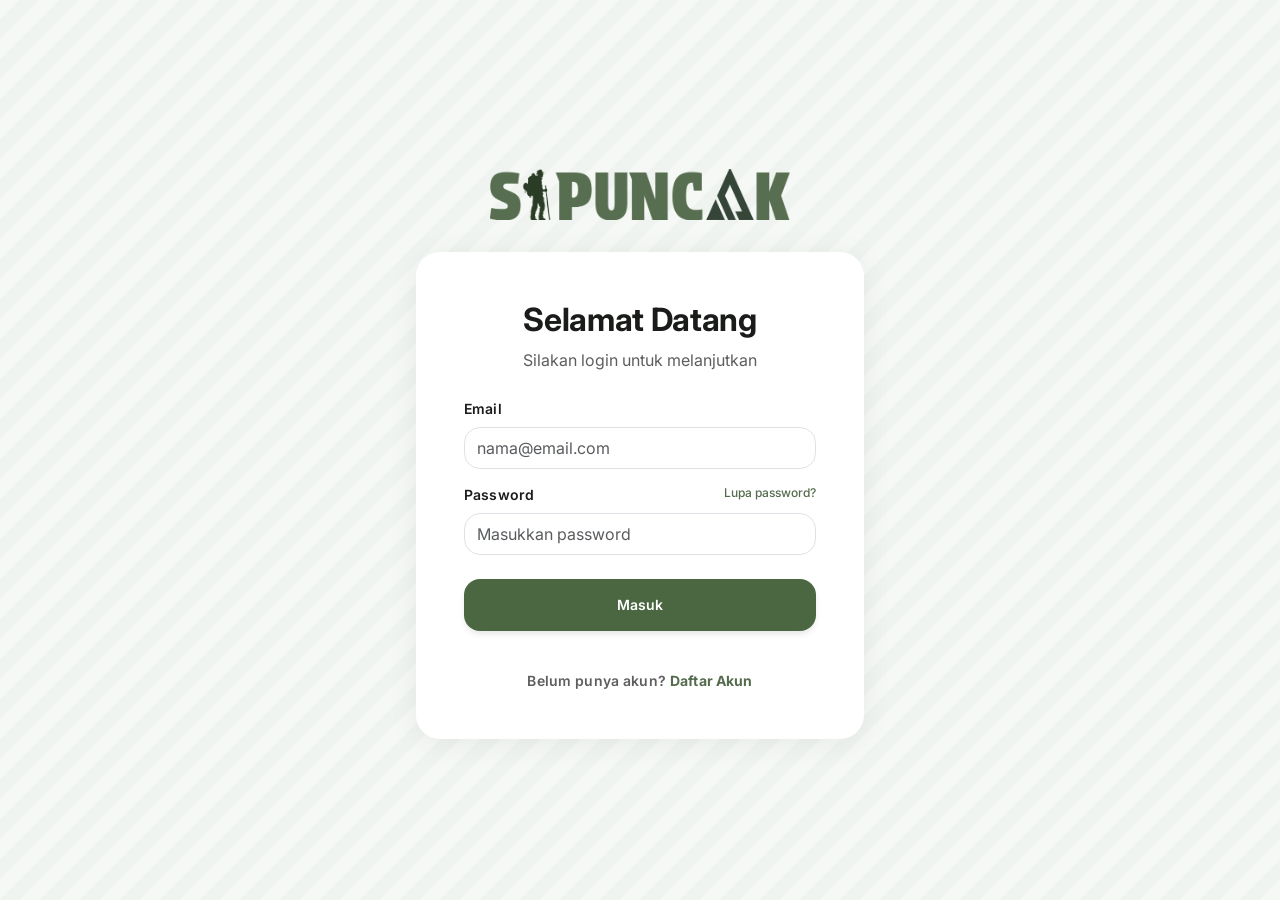
==== commit a1089fbc: "login" ====
--- a/index.html
+++ b/index.html
@@ -11,6 +11,9 @@
     <link href="https://unpkg.com/aos@2.3.1/dist/aos.css" rel="stylesheet">
     <link rel="stylesheet" href="https://cdn.jsdelivr.net/npm/bootstrap-icons@1.13.1/font/bootstrap-icons.min.css">
     <link href="style.css" rel="stylesheet">
+    <script src="auth.js"></script>
+    <script>requireAuth();</script>
+    <script src="custom-alert.js"></script>
 </head>
 
 <body class="bg-surface text-on-surface d-flex flex-column min-vh-100 overflow-x-hidden">
@@ -19,23 +22,27 @@
         <div class="container-fluid max-w-container mx-auto py-2 px-3" style="height: 64px;">
             <div class="d-flex justify-content-between align-items-center h-100">
                 <div class="mt-2 mb-2">
-                    <img src="logosipuncak.png" alt="logo SiPuncak" style="width: 150px;">
+                    <img src="logosipuncak.png" alt="logo SiPuncak" style="width: clamp(110px, 20vw, 150px);">
                 </div>
                 <nav class="d-flex align-items-center gap-3">
                     <a href="history.html" class="font-label-lg text-on-primary text-decoration-none d-flex align-items-center gap-1 hover-text">
                         <span class="material-symbols-outlined" style="font-size: 28px;">history</span>
                         <span>Riwayat</span>
                     </a>
+                    <a href="#" onclick="logoutUser()" class="font-label-lg text-on-primary text-decoration-none d-flex align-items-center gap-1 hover-text">
+                        <span class="material-symbols-outlined" style="font-size: 28px;">logout</span>
+                        <span>Keluar</span>
+                    </a>
                 </nav>
             </div>
         </div>
     </header>
 
-    <main class="flex-grow-1 d-flex flex-column align-items-center justify-content-center hero-gradient mountain-pattern px-4" style="padding-top: 100px; padding-bottom: 64px;">
+    <main class="flex-grow-1 d-flex flex-column align-items-center justify-content-center hero-gradient mountain-pattern px-3 px-md-4" style="padding-top: 100px; padding-bottom: 64px;">
 
         <div class="text-center mb-4" style="max-width: 768px; margin-top: 32px;" data-aos="fade-up" data-aos-duration="1000">
             <div class="mb-3">
-                <img class="mt-2 mb-2" style="width: 300px;" src="sipuncak2.png">
+                <img class="mt-2 mb-2" style="width: clamp(180px, 50vw, 300px);" src="sipuncak2.png">
             </div>
             <h1 class="font-display-lg text-on-surface mb-3">
                 Mendaki Bareng, Patungan Tanpa Ribet.
@@ -45,7 +52,7 @@
             </p>
         </div>
 
-        <div class="w-100 bg-white rounded-custom-lg shadow-custom-lg p-4 position-relative overflow-hidden mx-auto hover-lift" style="max-width: 672px;" data-aos="zoom-in" data-aos-duration="800" data-aos-delay="200">
+        <div class="w-100 bg-white rounded-custom-lg shadow-custom-lg p-3 p-md-4 position-relative overflow-hidden mx-auto hover-lift hero-cta-box" style="max-width: 672px;" data-aos="zoom-in" data-aos-duration="800" data-aos-delay="200">
 
             <div class="w-100 d-flex flex-column align-items-center justify-content-center p-3" style="max-width: 448px; margin: 0 auto;">
                 <div class="mb-3 bg-primary-fixed p-3 rounded-circle text-primary-custom">
@@ -60,7 +67,7 @@
             <div class="position-absolute rounded-circle" style="bottom: -24px; right: -24px; width: 128px; height: 128px; background-color: rgba(85, 107, 78, 0.08); filter: blur(48px);"></div>
         </div>
 
-        <div class="row g-3 w-100 mt-4" style="max-width: 1024px;">
+        <div class="row g-3 w-100 mt-3 mt-md-4 feature-grid" style="max-width: 1024px;">
             <div class="col-12 col-md-4" data-aos="fade-right" data-aos-duration="800" data-aos-delay="300">
                 <div class="p-4 bg-primary-fixed rounded-custom d-flex flex-column gap-2 hover-lift h-100">
                     <span class="material-symbols-outlined text-primary-custom" style="font-size: 36px; font-variation-settings: 'FILL' 1;">speed</span>
@@ -184,8 +191,8 @@
                     <button type="button" data-bs-target="#testimonialCarousel" data-bs-slide-to="1" aria-label="Slide 2"></button>
                     <button type="button" data-bs-target="#testimonialCarousel" data-bs-slide-to="2" aria-label="Slide 3"></button>
                 </div>
-                <div class="carousel-inner py-5">
-                    <div class="carousel-item active hover-zoom-2">
+                <div class="carousel-inner">
+                    <div class="carousel-item active">
                         <div class="bg-surface-container rounded-custom-lg shadow-custom-lg p-5 mx-auto" style="max-width: 800px;">
                             <div class="text-center mb-4">
                                 <div class="d-inline-flex align-items-center justify-content-center bg-primary-container rounded-circle mb-3" style="width: 80px; height: 80px;">
@@ -196,7 +203,7 @@
                             </div>
                             <div class="text-center">
                                 <p class="font-body-lg text-on-surface mb-4" style="line-height: 1.8;">
-                                    "SiPuncak benar-benar memudahkan kami saat merencanakan pendakian Gunung Semeru. Dulu sering pusing kalau masalah itung-itungan biaya pendakian. Semenjak temuin app SiPuncak, sekarang tinggal masukin barang dan harga, langsung terbagi rata otomatis. Gak ada drama lagi soal patungan."
+                                    "SiPuncak benar-benar memudahkan kami saat merencanakan pendakian Gunung Semeru. Dulu sering pusing kalau masalah itung-itungan biaya pendakian. Semenjak teman saya suruh coba SiPuncak, eh sekarang tinggal masukin barang dan harga, langsung terbagi rata otomatis. Gak ada drama lagi soal biaya patungan."
                                 </p>
                                 <div class="d-flex justify-content-center gap-1 mb-2">
                                     <span class="material-symbols-outlined text-primary-custom" style="font-size: 24px; font-variation-settings: 'FILL' 1;">star</span>
@@ -208,7 +215,7 @@
                             </div>
                         </div>
                     </div>
-                    <div class="carousel-item hover-zoom-2">
+                    <div class="carousel-item">
                         <div class="bg-surface-container rounded-custom-lg shadow-custom-lg p-5 mx-auto" style="max-width: 800px;">
                             <div class="text-center mb-4">
                                 <div class="d-inline-flex align-items-center justify-content-center bg-primary-container rounded-circle mb-3" style="width: 80px; height: 80px;">
@@ -231,7 +238,7 @@
                             </div>
                         </div>
                     </div>
-                    <div class="carousel-item hover-zoom-2">
+                    <div class="carousel-item">
                         <div class="bg-surface-container rounded-custom-lg shadow-custom-lg p-5 mx-auto" style="max-width: 800px;">
                             <div class="text-center mb-4">
                                 <div class="d-inline-flex align-items-center justify-content-center bg-primary-container rounded-circle mb-3" style="width: 80px; height: 80px;">
@@ -315,7 +322,7 @@
             const code = document.getElementById("roomCode").value.trim();
 
             if (code === "") {
-                alert("Masukkan kode room dulu");
+                CustomAlert.show({ message: "Masukkan kode room dulu", icon: "warning" });
                 return;
             }
 
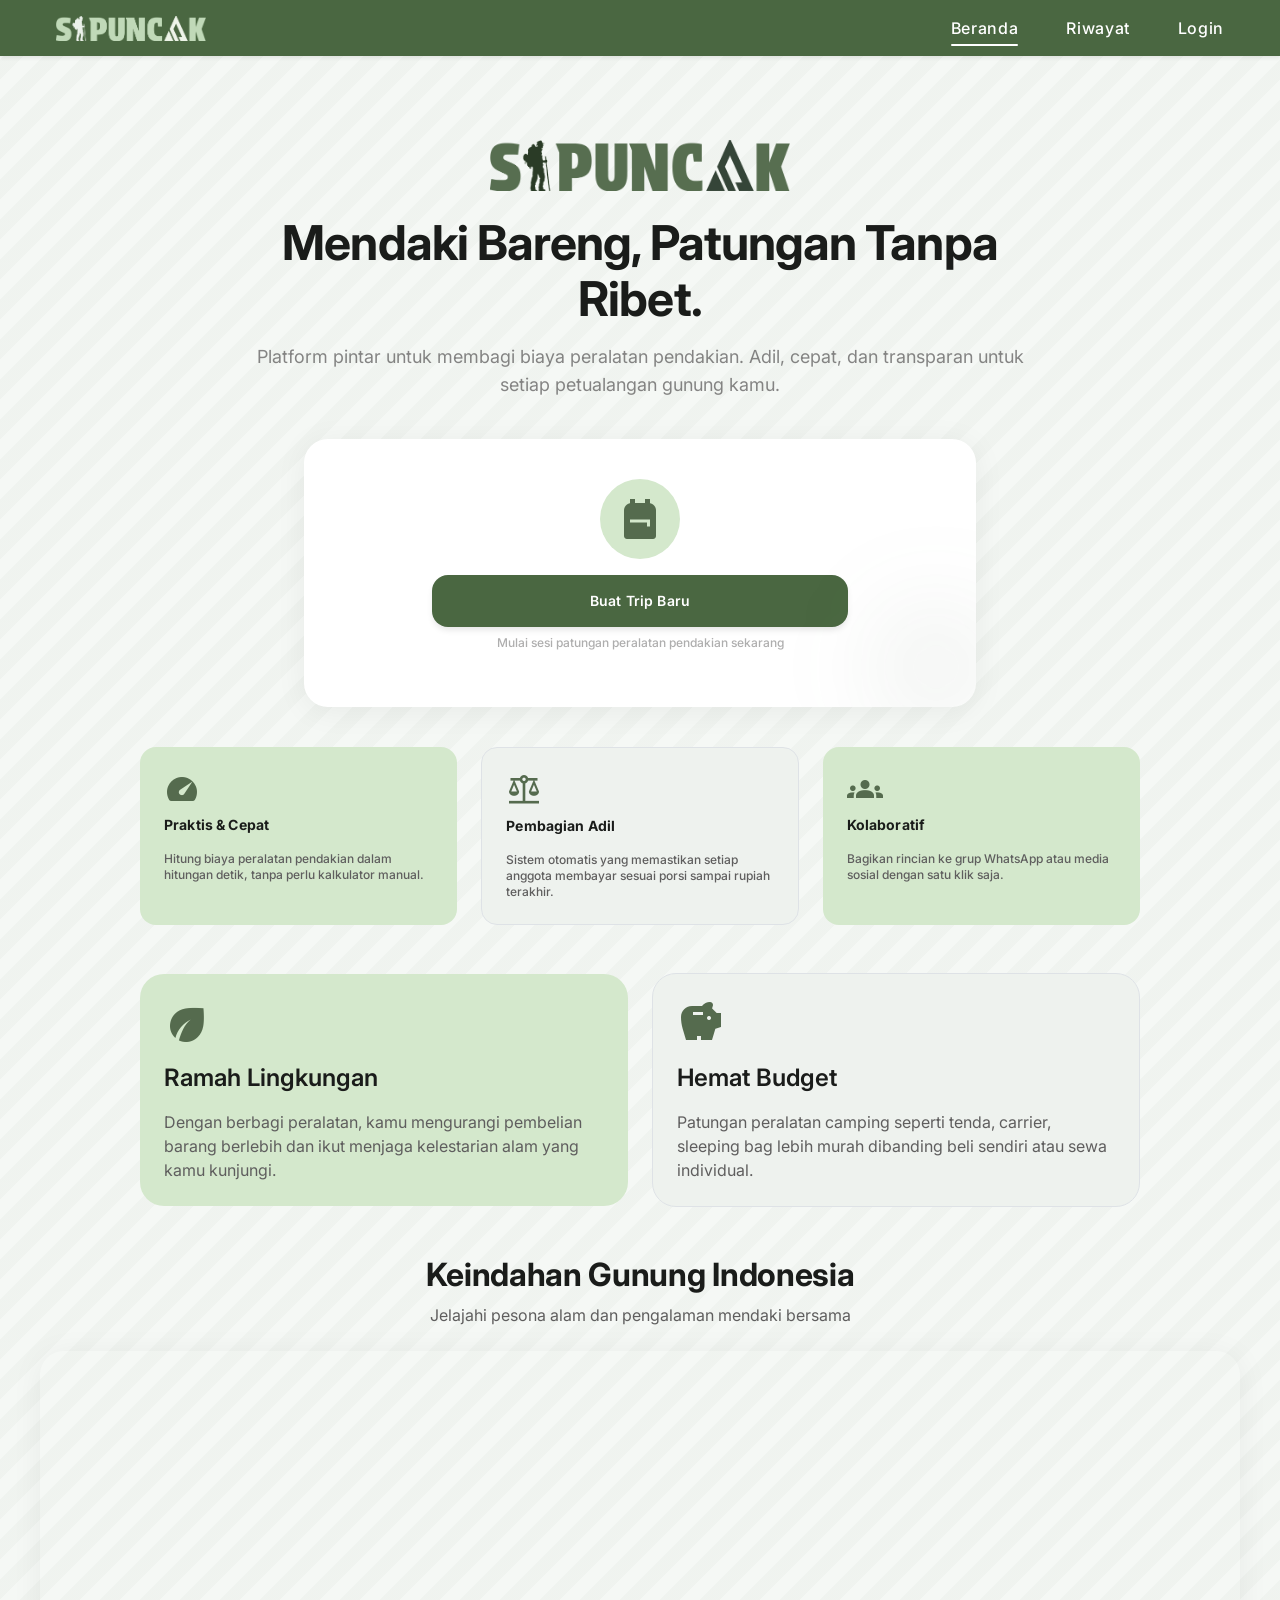
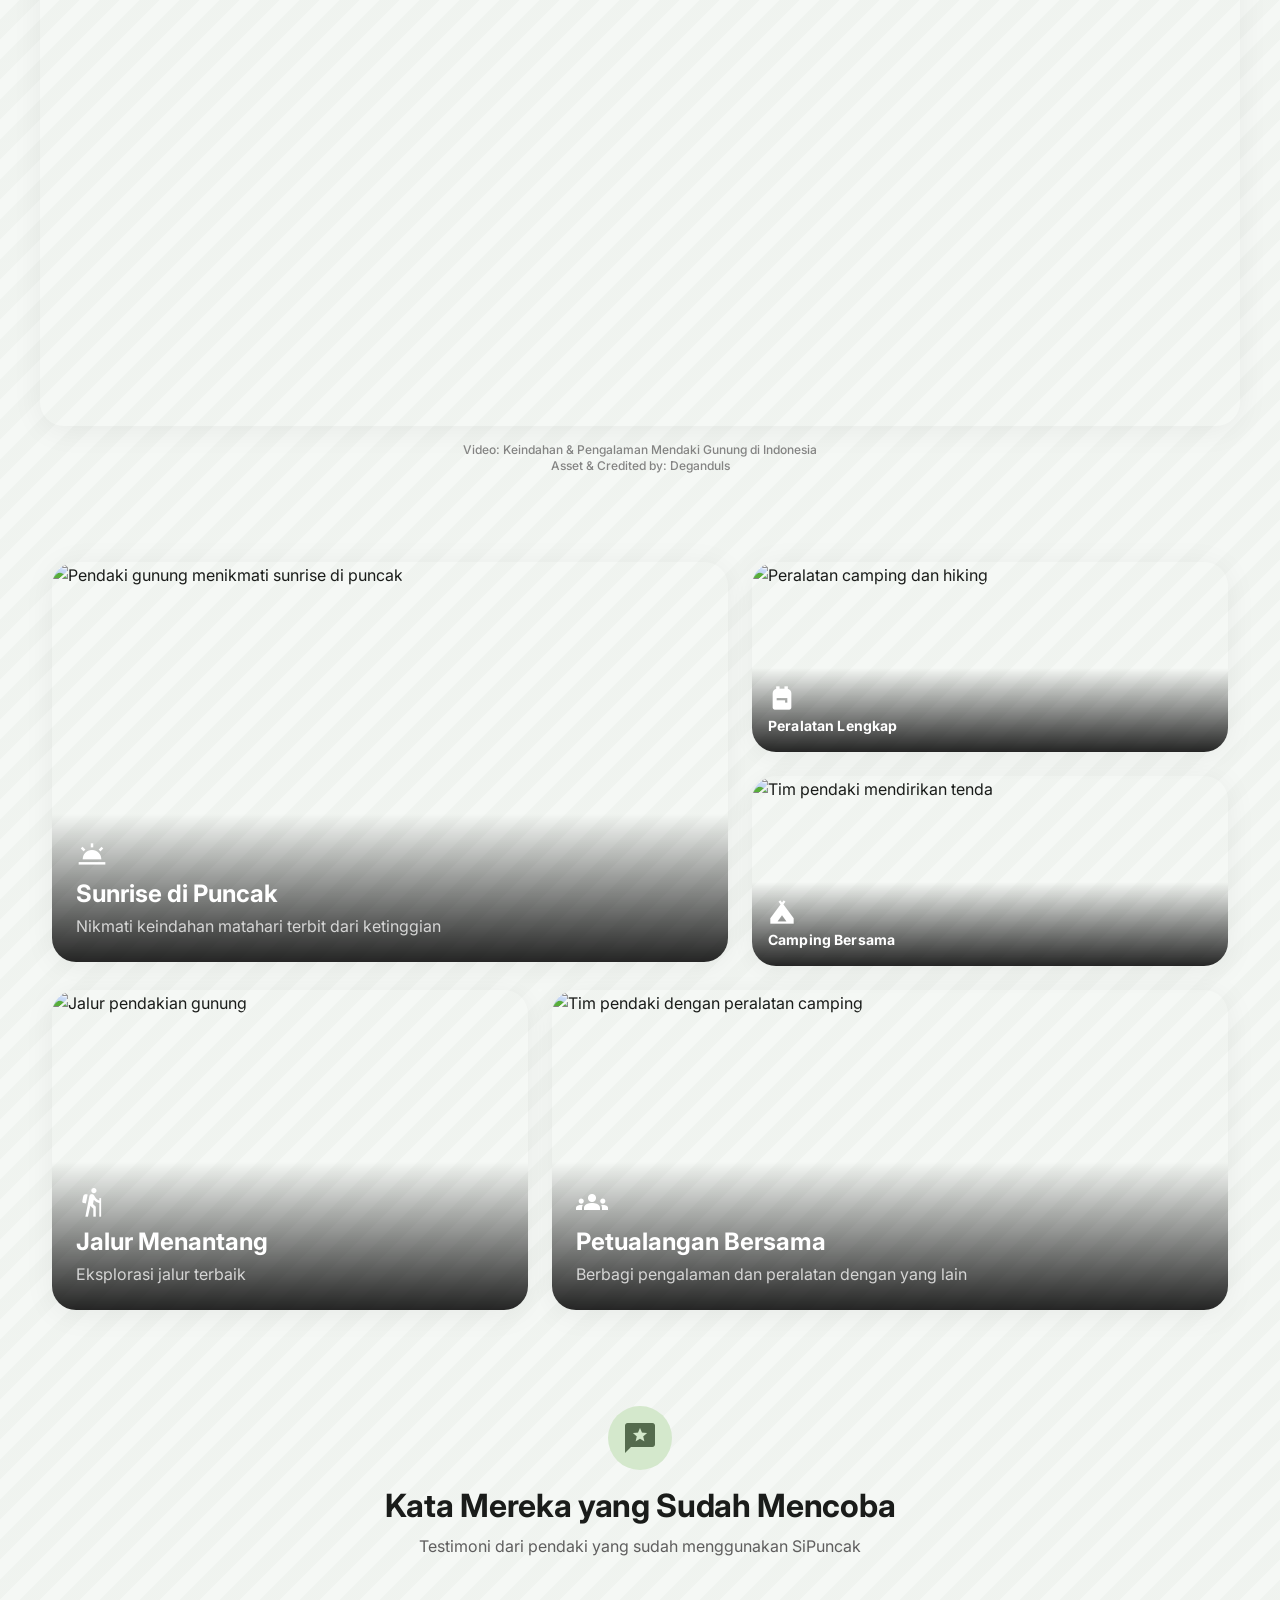
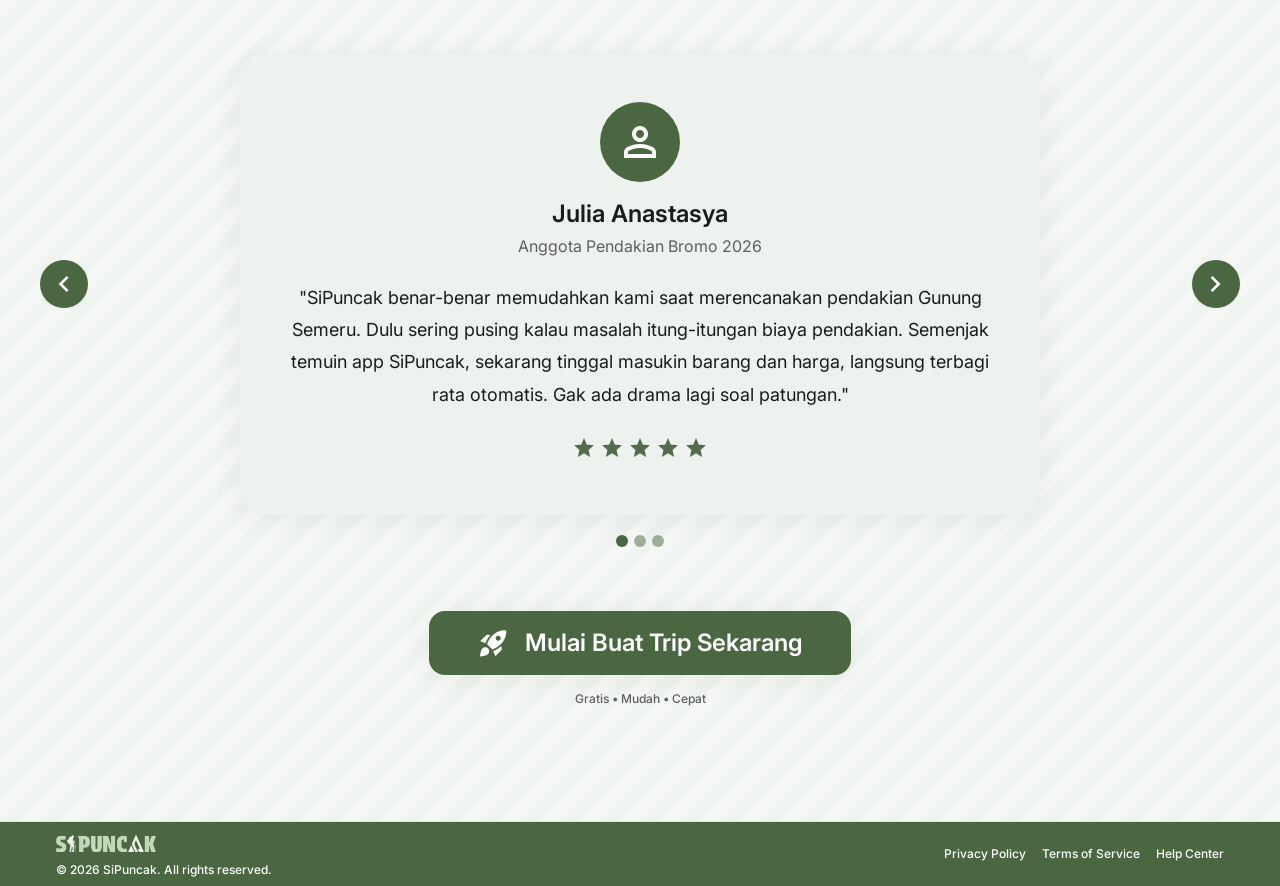
==== commit 6e29a5f8: "revisi 5" ====
--- a/index.html
+++ b/index.html
@@ -11,34 +11,52 @@
     <link href="https://unpkg.com/aos@2.3.1/dist/aos.css" rel="stylesheet">
     <link rel="stylesheet" href="https://cdn.jsdelivr.net/npm/bootstrap-icons@1.13.1/font/bootstrap-icons.min.css">
     <link href="style.css" rel="stylesheet">
+    <link rel="icon" type="image/png" href="sipuncak2_icon.png">
     <script src="auth.js"></script>
-    <script>requireAuth();</script>
     <script src="custom-alert.js"></script>
 </head>
 
-<body class="bg-surface text-on-surface d-flex flex-column min-vh-100 overflow-x-hidden">
+<body class="bg-surface text-on-surface d-flex flex-column min-vh-100">
 
     <header class="fixed-top bg-primary-container p-2 px-3 shadow-sm">
-        <div class="container-fluid max-w-container mx-auto py-2 px-3" style="height: 64px;">
+        <div class="container-fluid max-w-container mx-auto py-2 px-3" style="height: 40px;">
             <div class="d-flex justify-content-between align-items-center h-100">
-                <div class="mt-2 mb-2">
-                    <img src="logosipuncak.png" alt="logo SiPuncak" style="width: clamp(110px, 20vw, 150px);">
-                </div>
-                <nav class="d-flex align-items-center gap-3">
-                    <a href="history.html" class="font-label-lg text-on-primary text-decoration-none d-flex align-items-center gap-1 hover-text">
-                        <span class="material-symbols-outlined" style="font-size: 28px;">history</span>
+                <div class="mt-1 mb-1">
+                    <img src="logosipuncak.png" alt="logo SiPuncak" style="width: 150px;">
+                </div>
+                <nav class="desktop-nav d-flex align-items-center gap-5">
+                    <a class="active font-label-lg text-on-primary text-decoration-none d-flex align-items-center gap-1" href="index.html">
+                        <span>Beranda</span>
+                    </a>
+                    <a href="history.html" class="font-label-lg text-on-primary text-decoration-none d-flex align-items-center">
                         <span>Riwayat</span>
                     </a>
-                    <a href="#" onclick="logoutUser()" class="font-label-lg text-on-primary text-decoration-none d-flex align-items-center gap-1 hover-text">
-                        <span class="material-symbols-outlined" style="font-size: 28px;">logout</span>
-                        <span>Keluar</span>
+                    <a href="#" onclick="handleAuthNavigation()" id="authNavLink" class="font-label-lg text-on-primary text-decoration-none d-flex align-items-center">
+                        <span id="authNavText">Login</span>
                     </a>
                 </nav>
+                <div class="mobile-nav d-none">
+                    <button class="navbar-toggler" type="button" data-bs-toggle="dropdown" aria-expanded="false">
+                        <span class="material-symbols-outlined">menu</span>
+                    </button>
+                    <ul class="dropdown-menu dropdown-menu-end bg-primary-container border-0 shadow-lg mt-2">
+                        <li><a class="dropdown-item text-on-primary font-label-md py-2 active" href="index.html">
+                            <span class="material-symbols-outlined me-2" style="font-size: 20px; vertical-align: middle;">home</span>Beranda
+                        </a></li>
+                        <li><a class="dropdown-item text-on-primary font-label-md py-2" href="history.html">
+                            <span class="material-symbols-outlined me-2" style="font-size: 20px; vertical-align: middle;">history</span>Riwayat
+                        </a></li>
+                        <li><hr class="dropdown-divider border-on-primary opacity-25"></li>
+                        <li><a class="dropdown-item text-on-primary font-label-md py-2" href="#" onclick="handleAuthNavigation()" id="authNavLinkMobile">
+                            <span class="material-symbols-outlined me-2" id="authNavIconMobile" style="font-size: 20px; vertical-align: middle;">login</span><span id="authNavTextMobile">Login</span>
+                        </a></li>
+                    </ul>
+                </div>
             </div>
         </div>
     </header>
 
-    <main class="flex-grow-1 d-flex flex-column align-items-center justify-content-center hero-gradient mountain-pattern px-3 px-md-4" style="padding-top: 100px; padding-bottom: 64px;">
+    <main class="flex-grow-1 d-flex flex-column align-items-center justify-content-center hero-gradient mountain-pattern px-3 px-md-4" style="padding-top: 100px; padding-bottom: 64px; width: 100%;">
 
         <div class="text-center mb-4" style="max-width: 768px; margin-top: 32px;" data-aos="fade-up" data-aos-duration="1000">
             <div class="mb-3">
@@ -58,13 +76,13 @@
                 <div class="mb-3 bg-primary-fixed p-3 rounded-circle text-primary-custom">
                     <span class="material-symbols-outlined" style="font-size: 48px; font-variation-settings: 'FILL' 1;">backpack</span>
                 </div>
-                <button onclick="window.location.href='createroom.html'" class="btn btn-primary-custom w-100 py-3 px-4 font-label-md rounded-custom shadow-custom-md">
+                <button onclick="handleCreateRoom()" class="btn btn-primary-custom w-100 py-3 px-4 font-label-md rounded-custom shadow-custom-md">
                     Buat Trip Baru
                 </button>
                 <p class="mt-2 font-label-sm text-secondary-custom opacity-50">Mulai sesi patungan peralatan pendakian sekarang</p>
             </div>
 
-            <div class="position-absolute rounded-circle" style="bottom: -24px; right: -24px; width: 128px; height: 128px; background-color: rgba(85, 107, 78, 0.08); filter: blur(48px);"></div>
+            <div class="position-absolute rounded-circle" style="bottom: -24px; right: -24px; width: 128px; height: 128px; background-color: rgba(85, 107, 78, 0.08); filter: blur(48px); pointer-events: none;"></div>
         </div>
 
         <div class="row g-3 w-100 mt-3 mt-md-4 feature-grid" style="max-width: 1024px;">
@@ -191,8 +209,8 @@
                     <button type="button" data-bs-target="#testimonialCarousel" data-bs-slide-to="1" aria-label="Slide 2"></button>
                     <button type="button" data-bs-target="#testimonialCarousel" data-bs-slide-to="2" aria-label="Slide 3"></button>
                 </div>
-                <div class="carousel-inner">
-                    <div class="carousel-item active">
+                <div class="carousel-inner py-5">
+                    <div class="carousel-item active hover-zoom-2">
                         <div class="bg-surface-container rounded-custom-lg shadow-custom-lg p-5 mx-auto" style="max-width: 800px;">
                             <div class="text-center mb-4">
                                 <div class="d-inline-flex align-items-center justify-content-center bg-primary-container rounded-circle mb-3" style="width: 80px; height: 80px;">
@@ -203,7 +221,7 @@
                             </div>
                             <div class="text-center">
                                 <p class="font-body-lg text-on-surface mb-4" style="line-height: 1.8;">
-                                    "SiPuncak benar-benar memudahkan kami saat merencanakan pendakian Gunung Semeru. Dulu sering pusing kalau masalah itung-itungan biaya pendakian. Semenjak teman saya suruh coba SiPuncak, eh sekarang tinggal masukin barang dan harga, langsung terbagi rata otomatis. Gak ada drama lagi soal biaya patungan."
+                                    "SiPuncak benar-benar memudahkan kami saat merencanakan pendakian Gunung Semeru. Dulu sering pusing kalau masalah itung-itungan biaya pendakian. Semenjak temuin app SiPuncak, sekarang tinggal masukin barang dan harga, langsung terbagi rata otomatis. Gak ada drama lagi soal patungan."
                                 </p>
                                 <div class="d-flex justify-content-center gap-1 mb-2">
                                     <span class="material-symbols-outlined text-primary-custom" style="font-size: 24px; font-variation-settings: 'FILL' 1;">star</span>
@@ -215,7 +233,7 @@
                             </div>
                         </div>
                     </div>
-                    <div class="carousel-item">
+                    <div class="carousel-item hover-zoom-2">
                         <div class="bg-surface-container rounded-custom-lg shadow-custom-lg p-5 mx-auto" style="max-width: 800px;">
                             <div class="text-center mb-4">
                                 <div class="d-inline-flex align-items-center justify-content-center bg-primary-container rounded-circle mb-3" style="width: 80px; height: 80px;">
@@ -238,7 +256,7 @@
                             </div>
                         </div>
                     </div>
-                    <div class="carousel-item">
+                    <div class="carousel-item hover-zoom-2">
                         <div class="bg-surface-container rounded-custom-lg shadow-custom-lg p-5 mx-auto" style="max-width: 800px;">
                             <div class="text-center mb-4">
                                 <div class="d-inline-flex align-items-center justify-content-center bg-primary-container rounded-circle mb-3" style="width: 80px; height: 80px;">
@@ -278,7 +296,7 @@
 
             <div class="text-center mt-5" data-aos="fade-up" data-aos-duration="800">
                 <div class="d-inline-block">
-                    <button onclick="window.location.href='createroom.html'" class="btn btn-primary-custom py-3 px-5 rounded-custom font-headline-md shadow-custom-lg d-flex align-items-center gap-3 hover-zoom-2">
+                    <button onclick="handleCreateRoom()" class="btn btn-primary-custom py-3 px-5 rounded-custom font-headline-md shadow-custom-lg d-flex align-items-center gap-3 hover-zoom-2">
                         <span class="material-symbols-outlined" style="font-size: 32px; font-variation-settings: 'FILL' 1;">rocket_launch</span>
                         <span>Mulai Buat Trip Sekarang</span>
                     </button>
@@ -289,8 +307,8 @@
     </main>
 
     <footer class="bg-primary-container border-top border-surface-variant px-3">
-        <div class="container-fluid max-w-container mx-auto py-3 px-3">
-            <div class="row g-3 align-items-center">
+        <div class="container-fluid max-w-container mx-auto py-2 px-3">
+            <div class="row g-2 align-items-center">
                 <div class="col-12 col-md-6 text-center text-md-start">
                     <div class="mb-2">
                         <img src="logosipuncak.png" alt="logo SiPuncak" style="width: 100px;">
@@ -318,6 +336,55 @@
     </script>
 
     <script>
+        // Update navigation based on login status
+        function updateNavigation() {
+            const isLoggedIn = isUserLoggedIn();
+            const authNavText = document.getElementById('authNavText');
+            const authNavTextMobile = document.getElementById('authNavTextMobile');
+            const authNavIconMobile = document.getElementById('authNavIconMobile');
+            
+            if (isLoggedIn) {
+                authNavText.textContent = 'Keluar';
+                authNavTextMobile.textContent = 'Keluar';
+                authNavIconMobile.textContent = 'logout';
+            } else {
+                authNavText.textContent = 'Login';
+                authNavTextMobile.textContent = 'Login';
+                authNavIconMobile.textContent = 'login';
+            }
+        }
+
+        // Handle auth navigation click
+        function handleAuthNavigation() {
+            if (isUserLoggedIn()) {
+                logoutUser();
+            } else {
+                window.location.href = 'login.html';
+            }
+        }
+
+        // Handle create room button click
+        async function handleCreateRoom() {
+            if (!isUserLoggedIn()) {
+                await CustomAlert.show({
+                    message: 'Anda harus login terlebih dahulu untuk membuat trip baru',
+                    icon: 'lock',
+                    confirmText: 'Login Sekarang',
+                    showCancel: true,
+                    iconColor: '#556b4e'
+                }).then((result) => {
+                    if (result) {
+                        window.location.href = 'login.html';
+                    }
+                });
+            } else {
+                window.location.href = 'createroom.html';
+            }
+        }
+
+        // Update navigation on page load
+        document.addEventListener('DOMContentLoaded', updateNavigation);
+
         function joinRoom() {
             const code = document.getElementById("roomCode").value.trim();
 
--- a/style.css
+++ b/style.css
@@ -49,6 +49,17 @@
     font-family: 'Inter', sans-serif;
     background-color: var(--color-surface);
     color: var(--color-on-surface);
+    overflow-x: hidden;
+    max-width: 100vw;
+}
+
+html {
+    overflow-x: hidden;
+    max-width: 100vw;
+}
+
+* {
+    box-sizing: border-box;
 }
 
 .material-symbols-outlined {
@@ -207,10 +218,10 @@
 }
 
 .font-label-lg {
-    font-size: 20px;
+    font-size: 16px;
     line-height: 36px;
     letter-spacing: 0.04em;
-    font-weight: 600;
+    font-weight: 500;
 }
 
 .font-label-md {
@@ -242,6 +253,17 @@
     backdrop-filter: blur(8px);
 }
 
+/* Prevent horizontal overflow */
+.row {
+    --bs-gutter-x: 1.5rem;
+}
+
+@media (max-width: 575.98px) {
+    .row {
+        --bs-gutter-x: 1rem;
+    }
+}
+
 .hero-gradient {
     background: linear-gradient(135deg, rgba(85, 107, 78, 0.08) 0%, rgba(107, 132, 98, 0.05) 50%, rgba(245, 248, 245, 0) 100%);
 }
@@ -364,6 +386,80 @@
 
 .card-shadow {
     box-shadow: 0px 1px 2px rgba(0, 0, 0, 0.05);
+}
+
+nav a {
+    position: relative;
+    transition: color 0.3s ease;
+}
+
+nav a::after {
+    content: '';
+    position: absolute;
+    border-radius: 100px;
+    bottom: 0;
+    left: 0;
+    width: 0;
+    height: 2px;
+    background-color: var(--color-on-primary);
+    transition: width 0.3s ease;
+}
+
+nav a:hover::after {
+    width: 100%;
+}
+
+nav a.active::after {
+    width: 100%;
+}
+
+.navbar-toggler {
+    border: none;
+    padding: 0;
+    width: 40px;
+    height: 40px;
+    display: flex;
+    align-items: center;
+    justify-content: center;
+    background-color: transparent;
+}
+
+.navbar-toggler:focus {
+    box-shadow: none;
+}
+
+.navbar-toggler .material-symbols-outlined {
+    color: var(--color-on-primary);
+    font-size: 32px;
+}
+
+.dropdown-menu .dropdown-item {
+    transition: all 0.2s ease;
+    border-radius: 8px;
+    margin: 2px 8px;
+}
+
+.dropdown-menu .dropdown-item:hover {
+    background-color: rgba(255, 255, 255, 0.15);
+    padding-left: 20px;
+}
+
+.dropdown-menu .dropdown-item.active {
+    background-color: rgba(255, 255, 255, 0.2);
+    font-weight: 600;
+    position: relative;
+}
+
+.dropdown-menu .dropdown-item.active::before {
+    content: '';
+    position: absolute;
+    left: 8px;
+    top: 50%;
+    transform: translateY(-50%);
+    width: 3px;
+    height: 60%;
+    background-color: var(--color-on-primary);
+    border-radius: 2px;
 }
 
 .floating-shadow {
@@ -566,11 +662,60 @@
         display: none;
     }
 
-
     .room-aside {
         border-top: 1px solid var(--color-surface-variant);
         border-left: none !important;
     }
+
+    .desktop-nav {
+        display: none !important;
+    }
+
+    .mobile-nav {
+        display: block !important;
+    }
+
+    header .container-fluid {
+        height: 40px !important;
+    }
+
+    body, html {
+        overflow-x: hidden !important;
+        max-width: 100vw !important;
+        width: 100vw !important;
+    }
+
+    .container-fluid, .row {
+        max-width: 100vw !important;
+        overflow-x: hidden !important;
+    }
+
+    main {
+        max-width: 100vw !important;
+        width: 100vw !important;
+        overflow-x: hidden !important;
+    }
+
+    .row {
+        margin-left: 0 !important;
+        margin-right: 0 !important;
+        --bs-gutter-x: 0.75rem !important;
+    }
+
+    .col-12, .col-md-4, .col-md-5, .col-md-6, .col-md-7 {
+        padding-left: 0.5rem !important;
+        padding-right: 0.5rem !important;
+    }
+
+    header {
+        width: 100vw !important;
+        max-width: 100vw !important;
+    }
+
+    img, iframe {
+        max-width: 100% !important;
+        height: 100% !important;
+    }
 }
 
 @media (min-width: 576px) and (max-width: 991.98px) {
@@ -597,6 +742,28 @@
     .room-aside {
         border-top: 1px solid var(--color-surface-variant);
         border-left: none !important;
+    }
+
+    .desktop-nav {
+        display: none !important;
+    }
+
+    .mobile-nav {
+        display: block !important;
+    }
+
+    header .container-fluid {
+        height: 40px !important;
+    }
+}
+
+@media (min-width: 992px) {
+    .desktop-nav {
+        display: flex !important;
+    }
+
+    .mobile-nav {
+        display: none !important;
     }
 }
 
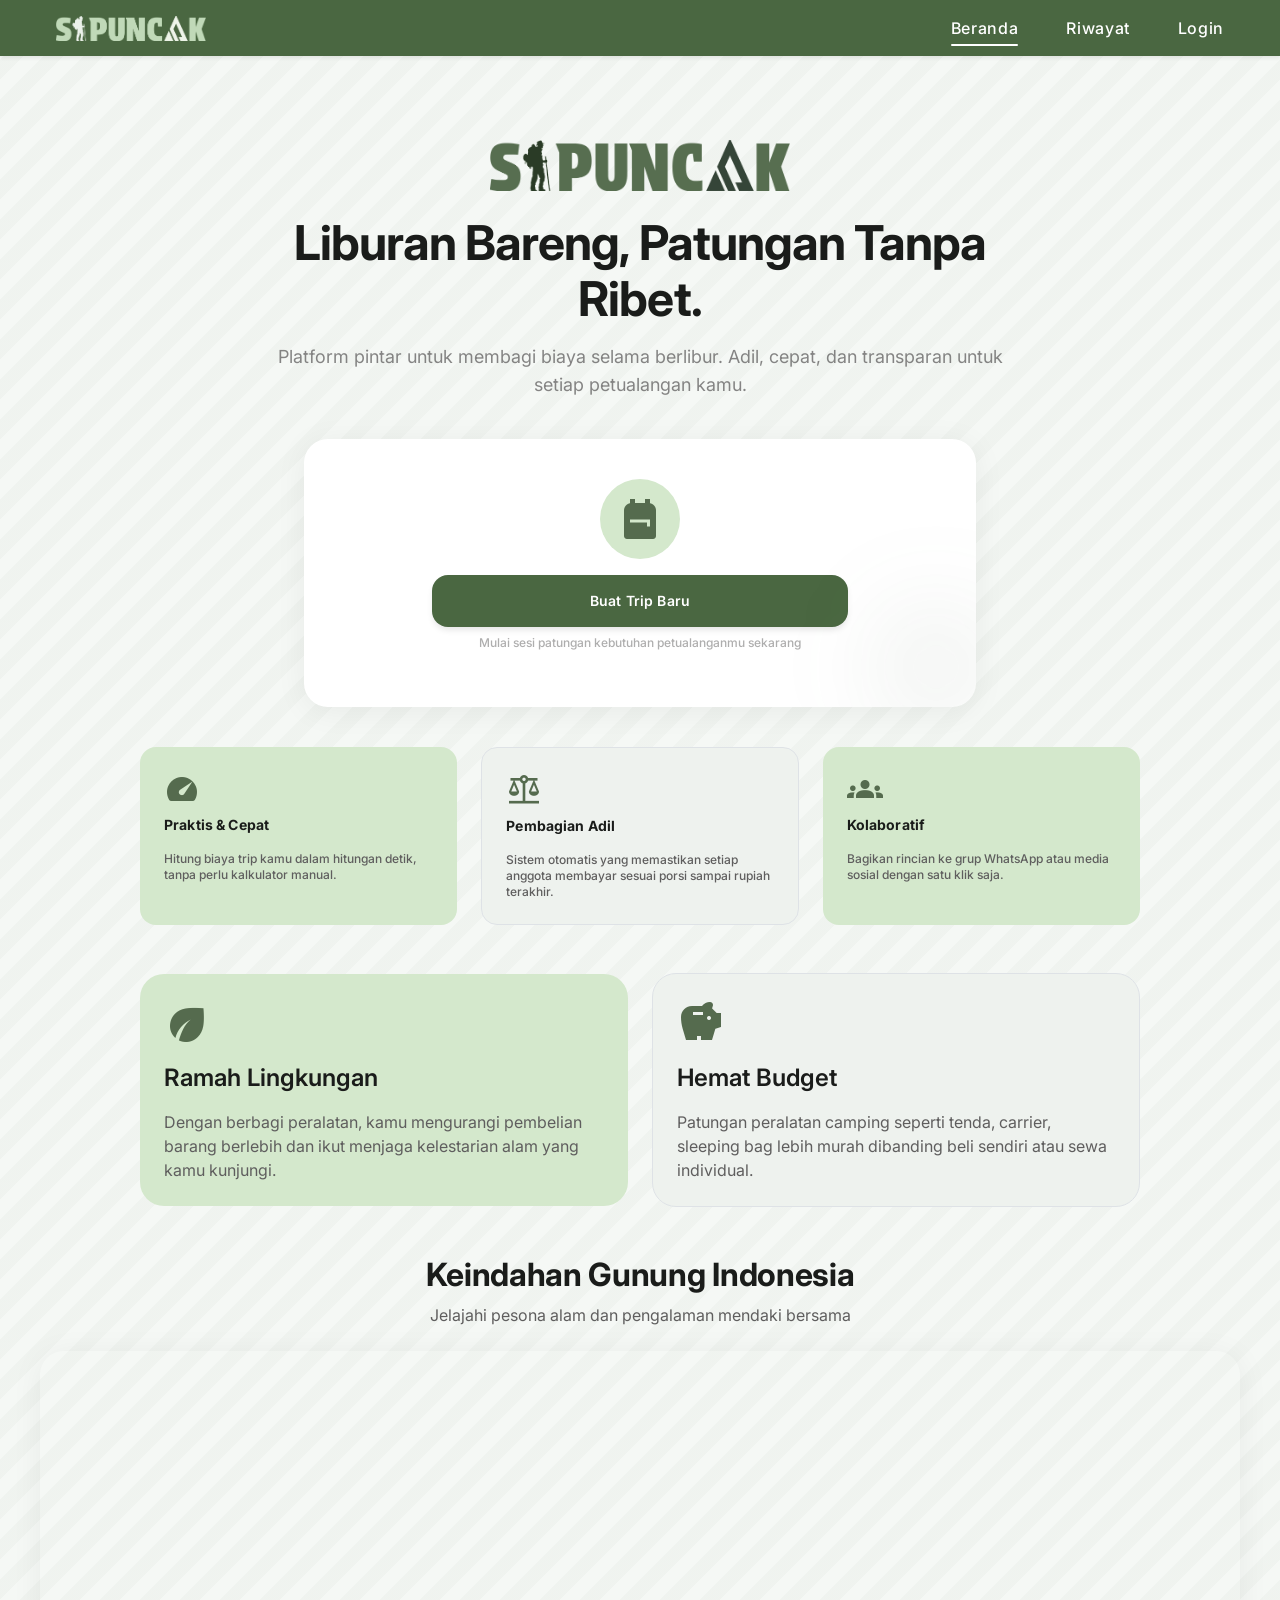
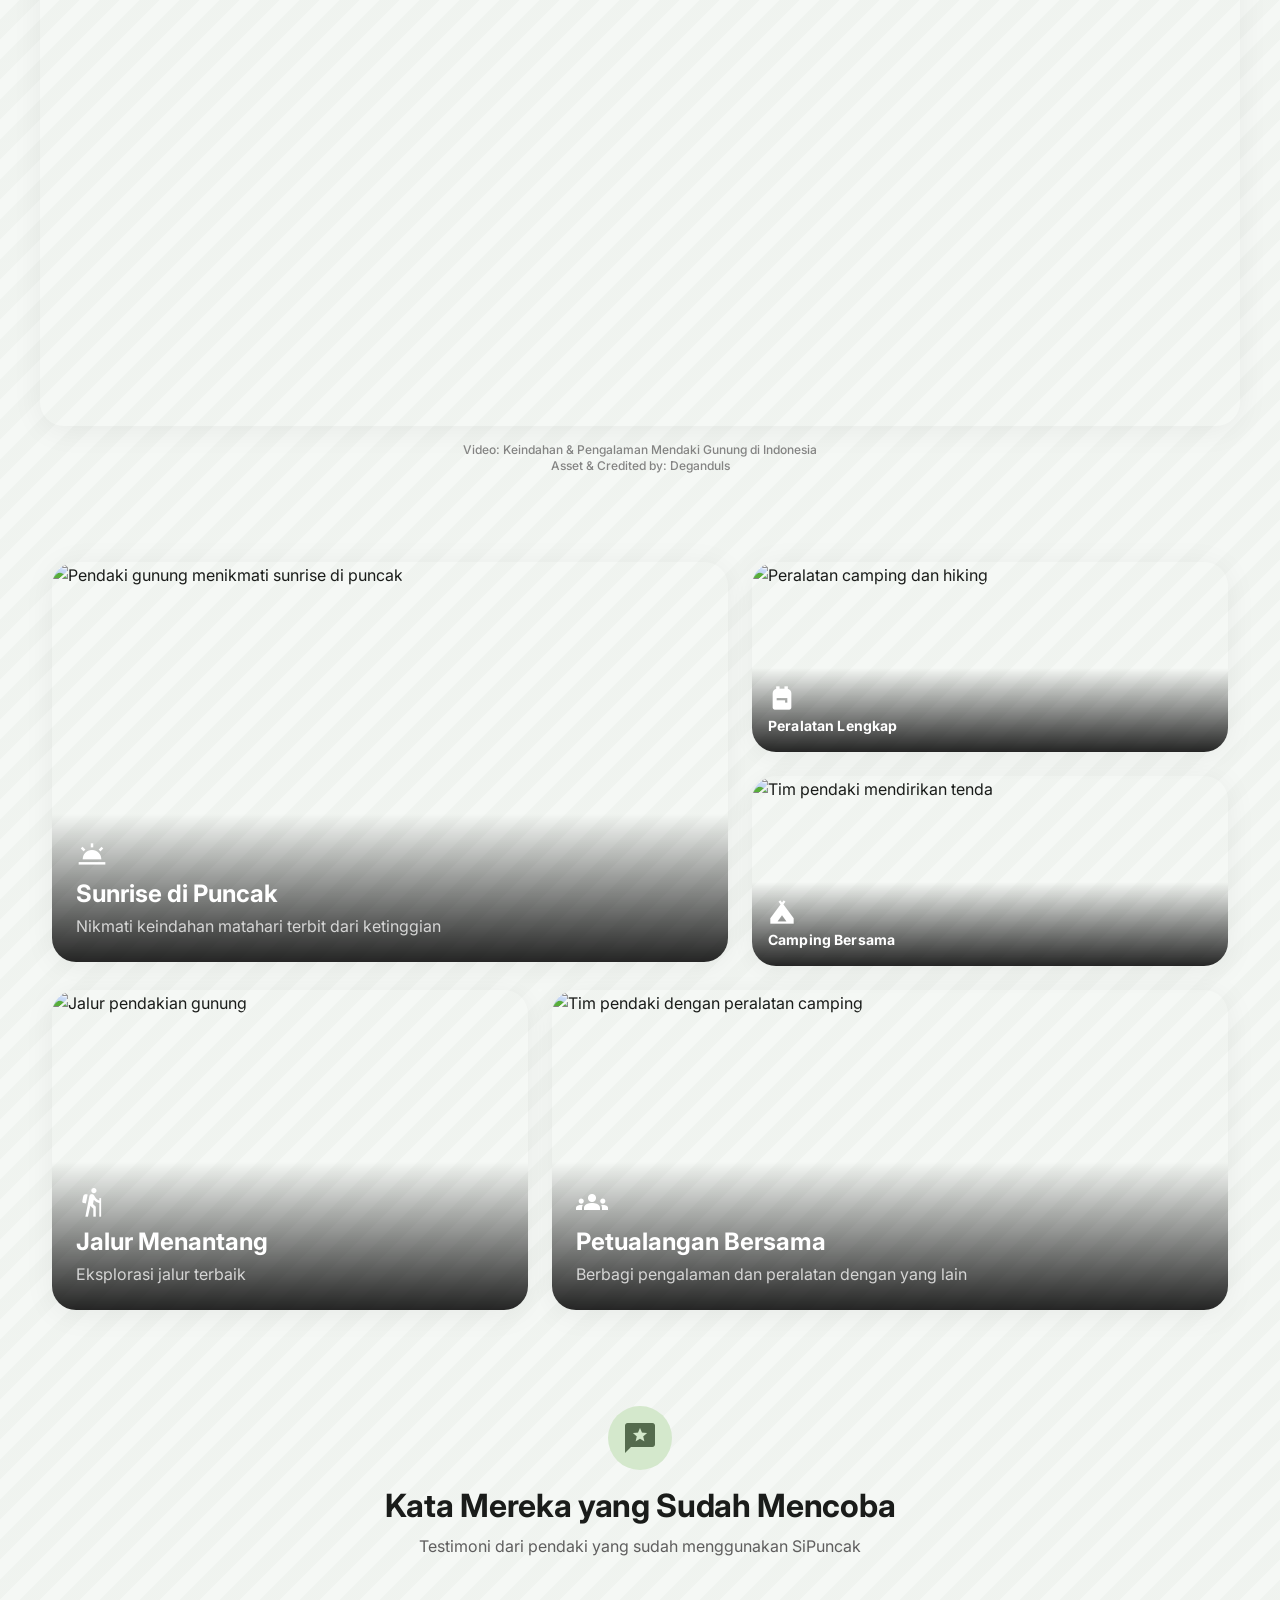
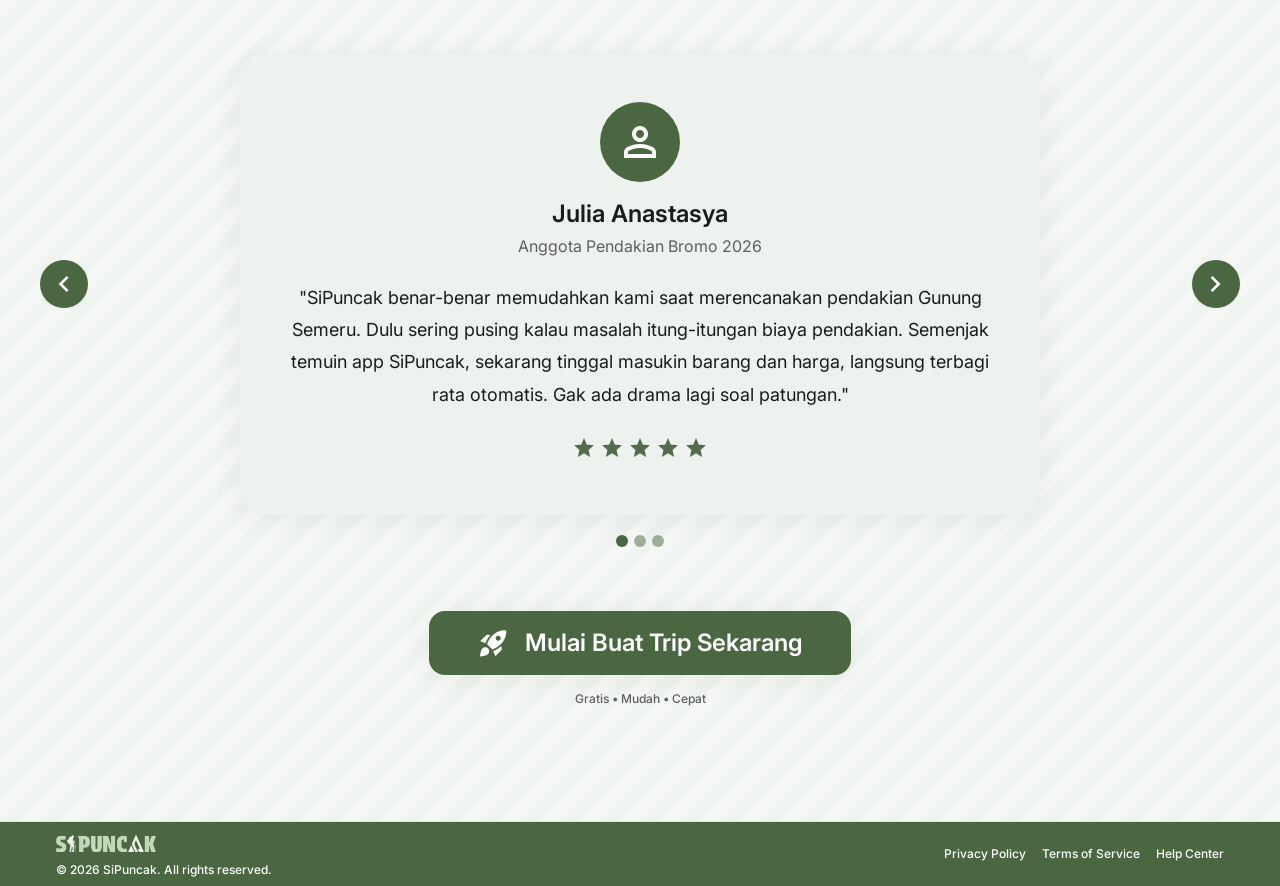
==== commit dde7a799: "revisi 6" ====
--- a/index.html
+++ b/index.html
@@ -63,10 +63,10 @@
                 <img class="mt-2 mb-2" style="width: clamp(180px, 50vw, 300px);" src="sipuncak2.png">
             </div>
             <h1 class="font-display-lg text-on-surface mb-3">
-                Mendaki Bareng, Patungan Tanpa Ribet.
+                Liburan Bareng, Patungan Tanpa Ribet.
             </h1>
             <p class="font-body-lg text-secondary-custom opacity-75">
-                Platform pintar untuk membagi biaya peralatan pendakian. Adil, cepat, dan transparan untuk setiap petualangan gunung kamu.
+                Platform pintar untuk membagi biaya selama berlibur. Adil, cepat, dan transparan untuk setiap petualangan kamu.
             </p>
         </div>
 
@@ -79,7 +79,7 @@
                 <button onclick="handleCreateRoom()" class="btn btn-primary-custom w-100 py-3 px-4 font-label-md rounded-custom shadow-custom-md">
                     Buat Trip Baru
                 </button>
-                <p class="mt-2 font-label-sm text-secondary-custom opacity-50">Mulai sesi patungan peralatan pendakian sekarang</p>
+                <p class="mt-2 font-label-sm text-secondary-custom opacity-50">Mulai sesi patungan kebutuhan petualanganmu sekarang</p>
             </div>
 
             <div class="position-absolute rounded-circle" style="bottom: -24px; right: -24px; width: 128px; height: 128px; background-color: rgba(85, 107, 78, 0.08); filter: blur(48px); pointer-events: none;"></div>
@@ -90,7 +90,7 @@
                 <div class="p-4 bg-primary-fixed rounded-custom d-flex flex-column gap-2 hover-lift h-100">
                     <span class="material-symbols-outlined text-primary-custom" style="font-size: 36px; font-variation-settings: 'FILL' 1;">speed</span>
                     <h3 class="font-label-md text-on-surface fw-bold">Praktis & Cepat</h3>
-                    <p class="font-label-sm text-secondary-custom mb-0">Hitung biaya peralatan pendakian dalam hitungan detik, tanpa perlu kalkulator manual.</p>
+                    <p class="font-label-sm text-secondary-custom mb-0">Hitung biaya trip kamu dalam hitungan detik, tanpa perlu kalkulator manual.</p>
                 </div>
             </div>
             <div class="col-12 col-md-4" data-aos="fade-up" data-aos-duration="800" data-aos-delay="400">
@@ -336,7 +336,6 @@
     </script>
 
     <script>
-        // Update navigation based on login status
         function updateNavigation() {
             const isLoggedIn = isUserLoggedIn();
             const authNavText = document.getElementById('authNavText');
@@ -354,7 +353,6 @@
             }
         }
 
-        // Handle auth navigation click
         function handleAuthNavigation() {
             if (isUserLoggedIn()) {
                 logoutUser();
@@ -363,7 +361,6 @@
             }
         }
 
-        // Handle create room button click
         async function handleCreateRoom() {
             if (!isUserLoggedIn()) {
                 await CustomAlert.show({
@@ -382,32 +379,7 @@
             }
         }
 
-        // Update navigation on page load
         document.addEventListener('DOMContentLoaded', updateNavigation);
-
-        function joinRoom() {
-            const code = document.getElementById("roomCode").value.trim();
-
-            if (code === "") {
-                CustomAlert.show({ message: "Masukkan kode room dulu", icon: "warning" });
-                return;
-            }
-
-            let roomData = JSON.parse(localStorage.getItem("roomData"));
-
-            if (!roomData) {
-                roomData = {
-                    users: []
-                };
-            }
-
-            roomData.joinCode = code;
-            roomData.users.push("Guest");
-
-            localStorage.setItem("roomData", JSON.stringify(roomData));
-
-            window.location.href = "room.html";
-        }
     </script>
 
 </body>
